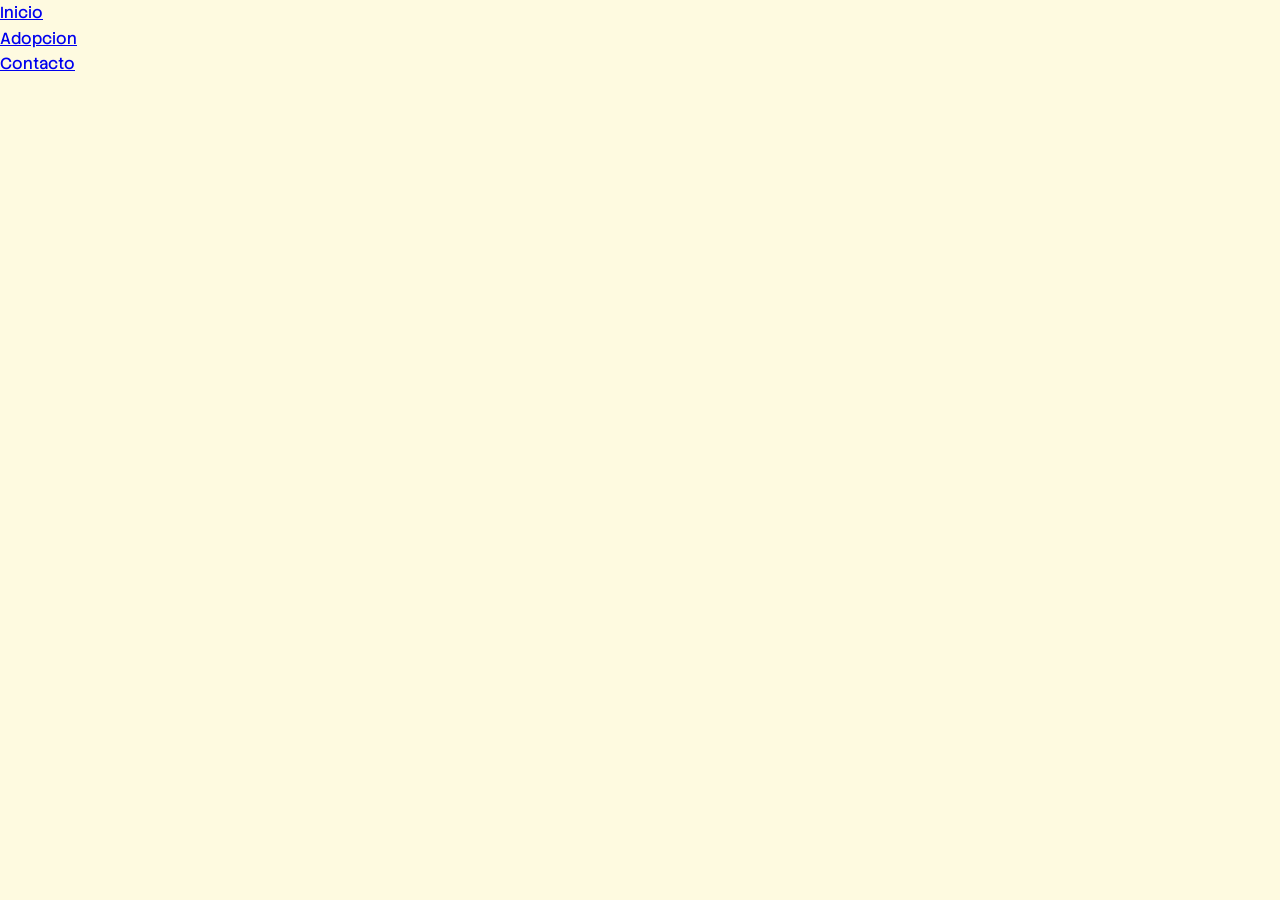
==== index.html @ 5744225d "add initial HTML structure for the Save Them project" ====
<!DOCTYPE html>
<html lang="en">

<head>
  <meta charset="UTF-8">
  <meta name="viewport" content="width=device-width, initial-scale=1.0">
  <title>Save Them | Inicio</title>
  <link rel="stylesheet" href="./css/styles.css">
</head>

<body>
  <header>
    <div class="logo-container"></div>
    <nav id="main-nav">
      <ul>
        <li><a href="index.html" class="active">Inicio</a></li>
        <li><a href="pages/adopcion.html">Adopcion</a></li>
        <li><a href="pages/contacto.html">Contacto</a></li>
      </ul>
    </nav>
  </header>

  <div class="hero"></div>

  <section class="destacados">
    <article class="marcota-card"></article>
    <article class="marcota-card"></article>
  </section>

  <aside></aside>

  <footer></footer>
</body>

</html>
---- css/styles.css ----
@font-face {
  font-family: "Stack Sans Headline";
  src: url("../assets/fonts/StackSansHeadline-VariableFont_wght.ttf")
    format("truetype");
  font-weight: bolds;
  font-style: normal;
}

@font-face {
  font-family: "Stack Sans Text";
  src: url("../assets/fonts/StackSansText-VariableFont_wght.ttf")
    format("truetype");
  font-weight: normal;
  font-style: normal;
}

:root {
  --color-primary: #ccd5ae; /* Verde Salvia (Headers/Nav) */
  --color-secondary: #e9edc9; /* Beige verdoso (Aside/Secciones)*/
  --background-color: #fefae0; /* Crema (Fondo general)*/
  --card-background: #faedcd; /* Fondo de articles*/
  --accent: #d4a373; /*Botones/Links*/
  --text-color: #5c4a33; /* Marrón oscuro (Texto) */

  --font-title: "Stack Sans Headline", sans-serif;
  --font-body: "Stack Sans Text", sans-serif;
}

* {
  margin: 0;
  padding: 0;
  box-sizing: border-box;
}

body {
  background-color: var(--background-color);
  font-family: var(--font-body);
  color: var(--text-color);
  line-height: 1.6;
}

h1,
h2,
h3,
h4 {
  font-family: var(--font-title);
  color: var(--text-color);
}
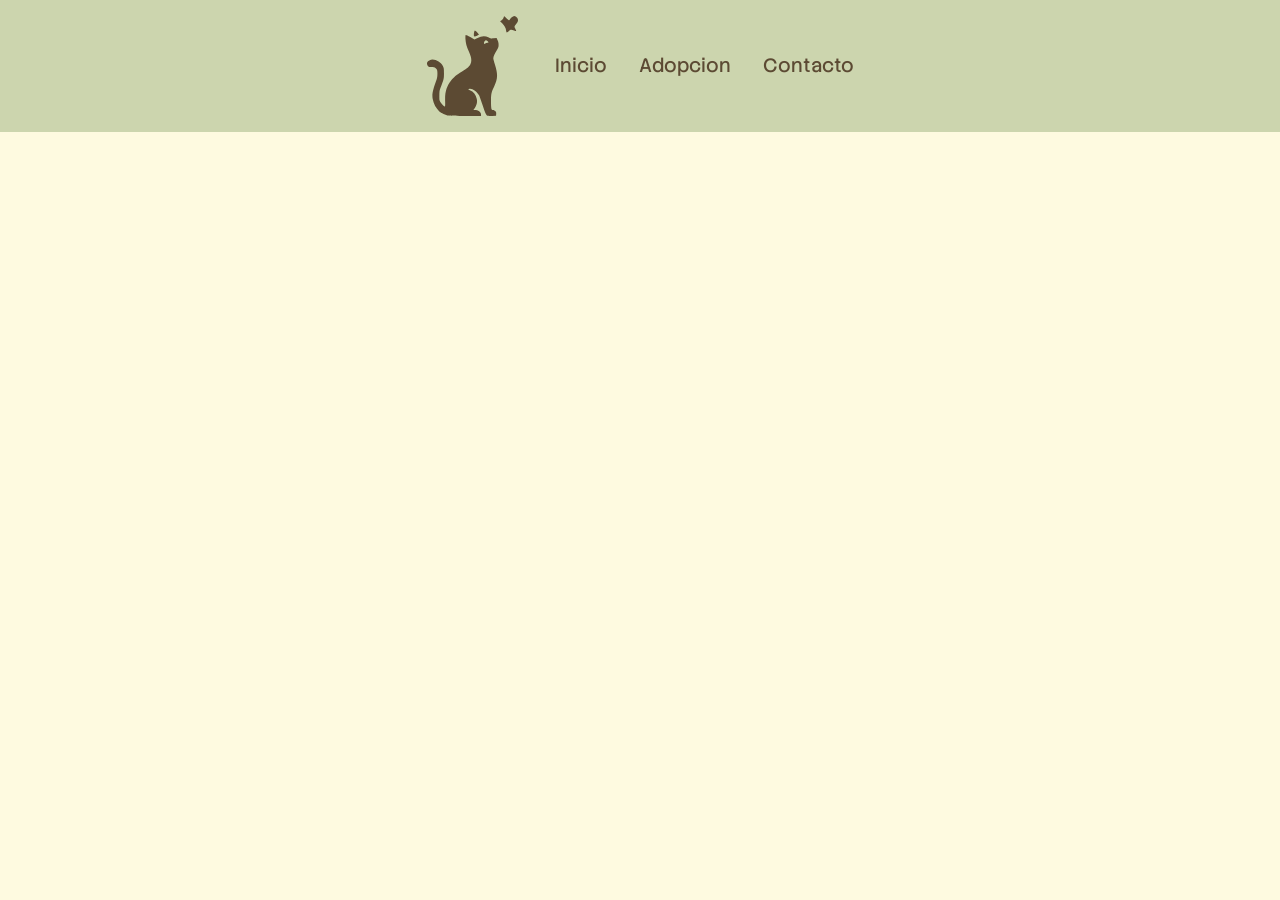
==== commit 8452be70: "creacion del header con la navbar, falta de terminar estilos" ====
--- a/index.html
+++ b/index.html
@@ -10,7 +10,9 @@
 
 <body>
   <header>
-    <div class="logo-container"></div>
+    <div class="logo-container">
+      <img src="assets/logo.svg" alt="Logo de Save Them" class="logo">
+    </div>
     <nav id="main-nav">
       <ul>
         <li><a href="index.html" class="active">Inicio</a></li>
--- a/css/styles.css
+++ b/css/styles.css
@@ -2,7 +2,7 @@
   font-family: "Stack Sans Headline";
   src: url("../assets/fonts/StackSansHeadline-VariableFont_wght.ttf")
     format("truetype");
-  font-weight: bolds;
+  font-weight: bold;
   font-style: normal;
 }
 
@@ -46,3 +46,48 @@
   font-family: var(--font-title);
   color: var(--text-color);
 }
+
+.logo-container {
+  display: block;
+  width: 100%;
+  height: auto;
+  max-width: 80px;
+}
+
+.logo {
+  height: 100px;
+  width: auto;
+  display: block;
+}
+
+header {
+  display: flex;
+  flex-direction: row;
+  justify-content: center;
+  align-items: center;
+  gap: 3rem;
+  padding: 1rem;
+  background-color: var(--color-primary);
+  width: 100%;
+}
+
+#main-nav ul {
+  display: flex;
+  flex-direction: row;
+  list-style: none;
+  gap: 2rem;
+  margin: 0;
+  padding: 0;
+}
+
+#main-nav a {
+  text-decoration: none;
+  color: var(--text-color);
+  font-weight: 500;
+  font-size: larger;
+  transition: color 0.3s ease;
+}
+
+#main-nav a:hover {
+  color: var(--accent);
+}
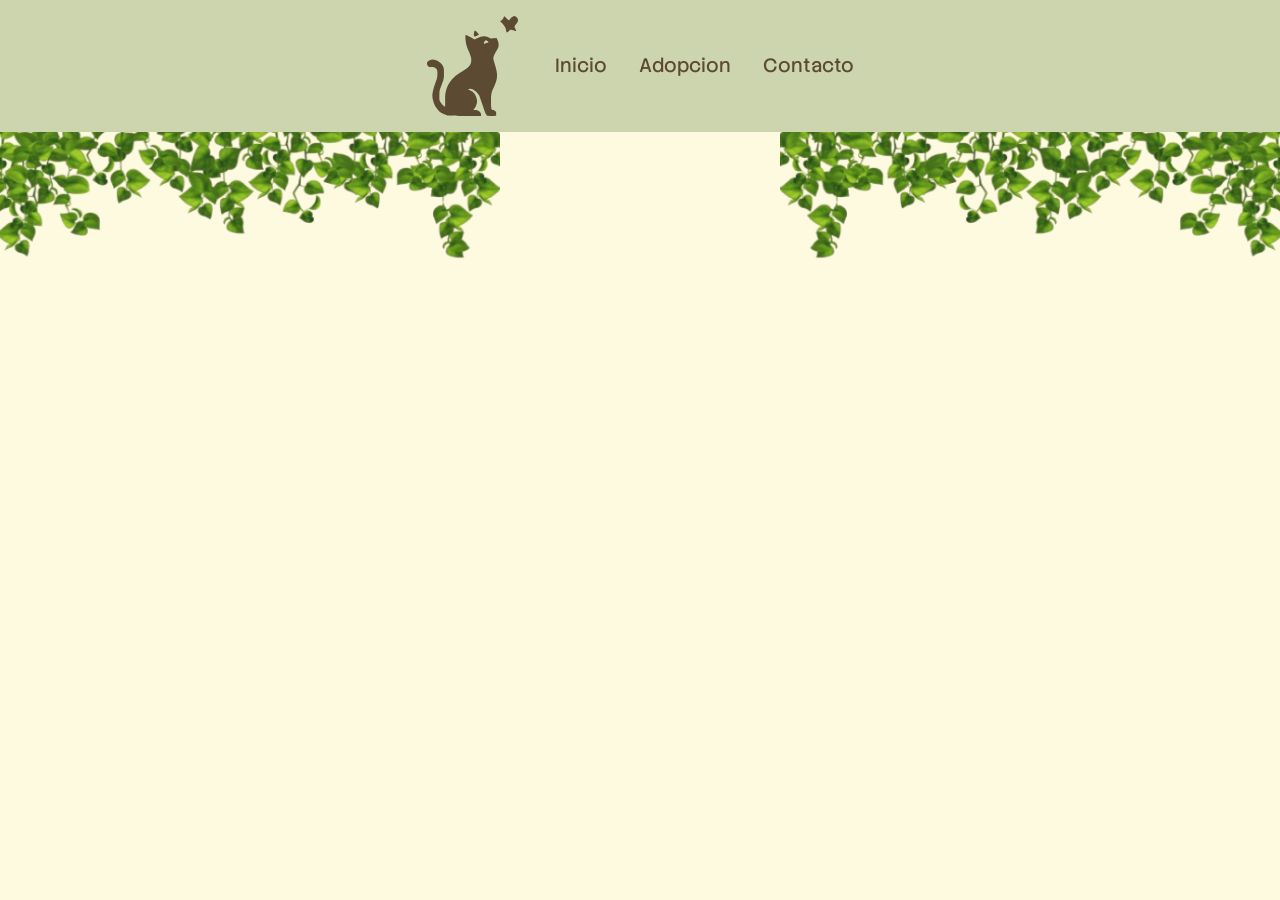
==== commit f3d6fa53: "enredaderas en el header para dar decoracion es imposible mejorar la calidad de la imagen, ya he int" ====
--- a/index.html
+++ b/index.html
@@ -9,7 +9,10 @@
 </head>
 
 <body>
+  <img src="assets/enredaderas.png" class="enredaderas">
+  <img src="assets/enredaderas.png" class="enredaderas">
   <header>
+
     <div class="logo-container">
       <img src="assets/logo.svg" alt="Logo de Save Them" class="logo">
     </div>
@@ -20,6 +23,7 @@
         <li><a href="pages/contacto.html">Contacto</a></li>
       </ul>
     </nav>
+
   </header>
 
   <div class="hero"></div>
--- a/css/styles.css
+++ b/css/styles.css
@@ -69,6 +69,8 @@
   padding: 1rem;
   background-color: var(--color-primary);
   width: 100%;
+  position: relative;
+  z-index: 10;
 }
 
 #main-nav ul {
@@ -91,3 +93,38 @@
 #main-nav a:hover {
   color: var(--accent);
 }
+
+.enredaderas {
+  position: absolute;
+  width: 600px;
+  height: auto;
+  top: 100px;
+  pointer-events: none;
+  z-index: 1;
+  opacity: 0.9;
+}
+
+.enredaderas:first-of-type {
+  left: -100px;
+  margin-top: -10px;
+  animation: balanceo 5s ease-in-out infinite;
+}
+
+.enredaderas:last-of-type {
+  right: -100px;
+  margin-top: -10px;
+  transform: scaleX(-1);
+  animation: balanceo 5s ease-in-out infinite;
+}
+
+@keyframes balanceo {
+  0% {
+    transform: rotate(0deg) scaleX(-1);
+  }
+  50% {
+    transform: rotate(2deg) scaleX(-1);
+  }
+  100% {
+    transform: rotate(0deg) scaleX(-1);
+  }
+}
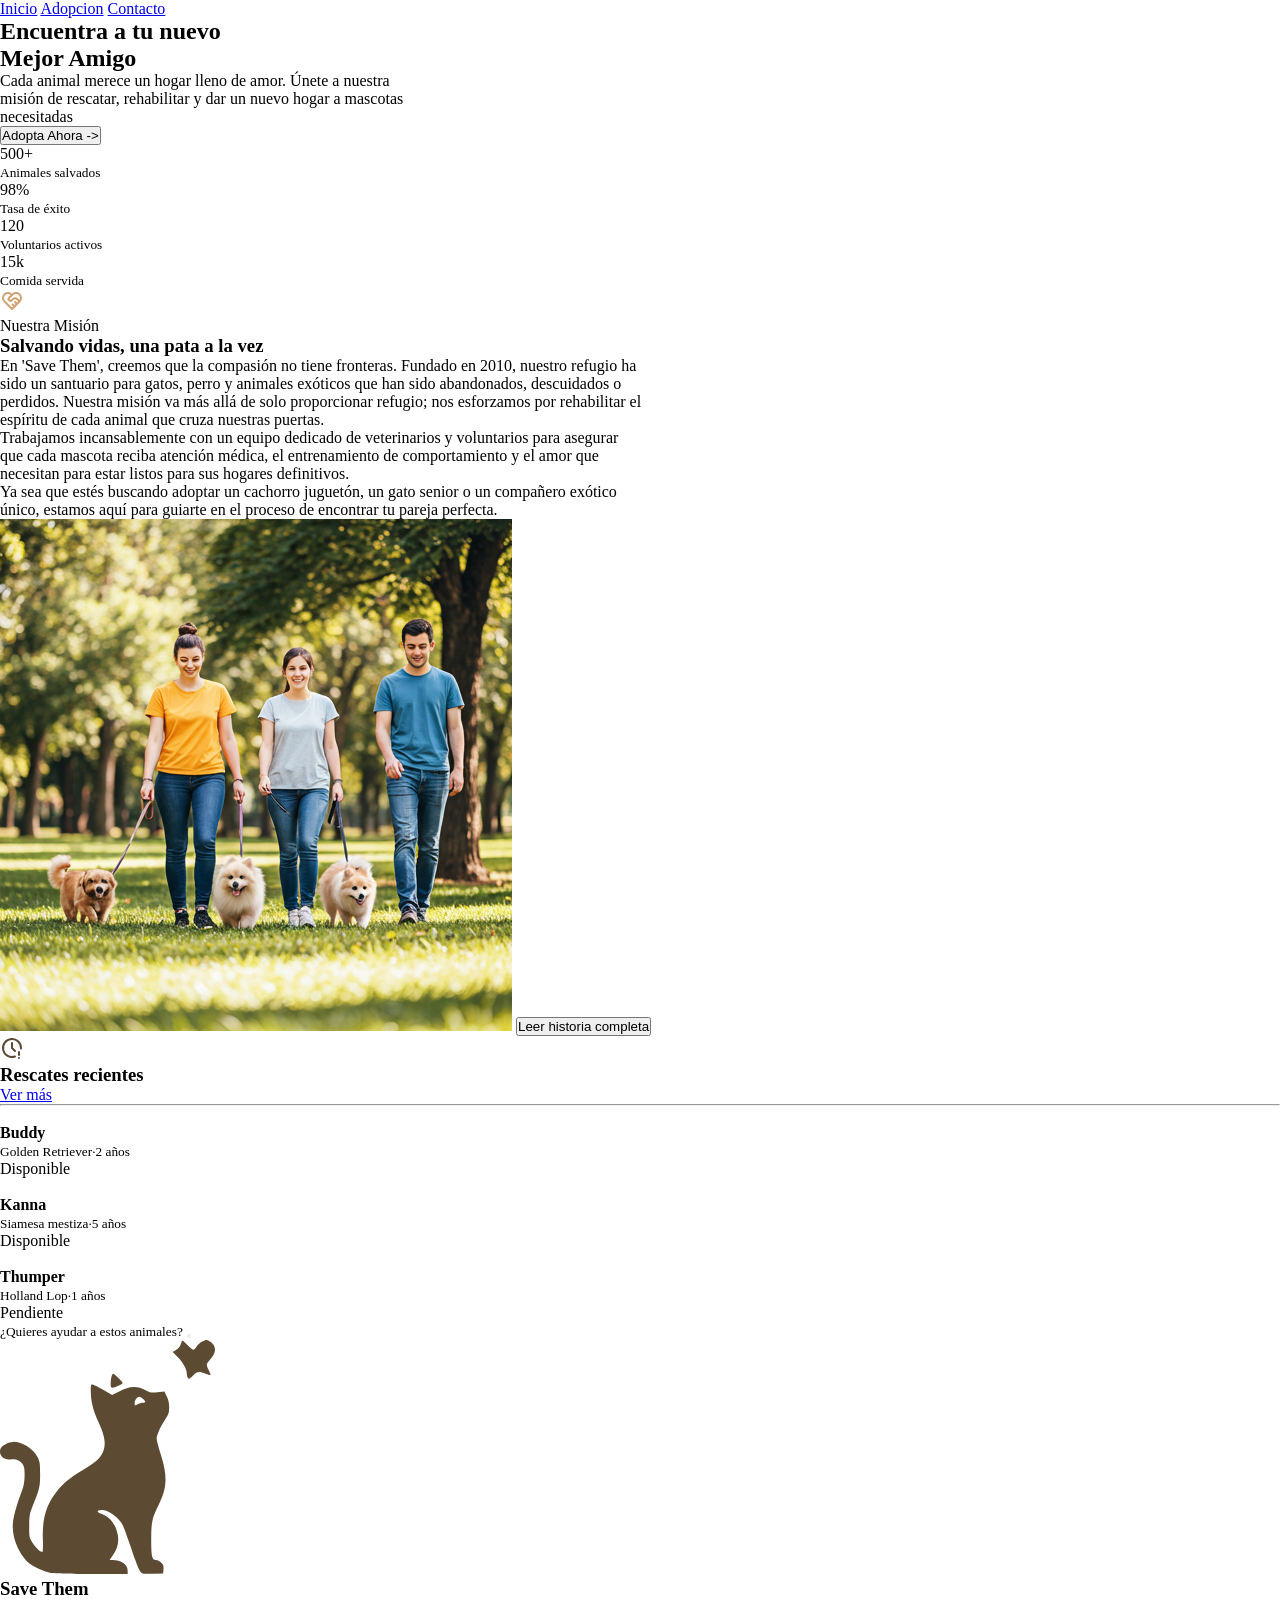
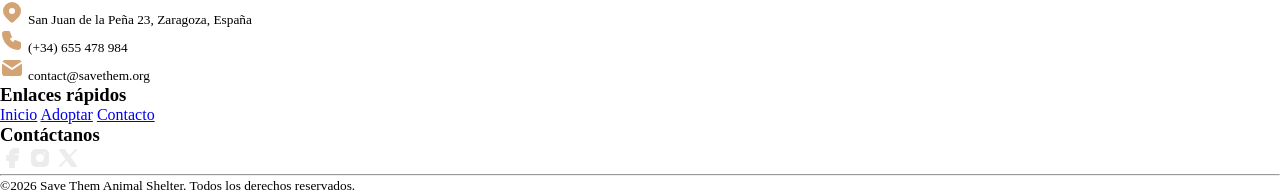
==== commit fe4ba5fd: "esqueleto de la pagina de inicio, sin estilos" ====
--- a/index.html
+++ b/index.html
@@ -4,38 +4,167 @@
 <head>
   <meta charset="UTF-8">
   <meta name="viewport" content="width=device-width, initial-scale=1.0">
+  <link rel="shortcut icon" href="favicon.ico" type="image/x-icon">
   <title>Save Them | Inicio</title>
   <link rel="stylesheet" href="./css/styles.css">
 </head>
 
 <body>
-  <img src="assets/enredaderas.png" class="enredaderas">
-  <img src="assets/enredaderas.png" class="enredaderas">
   <header>
-
-    <div class="logo-container">
-      <img src="assets/logo.svg" alt="Logo de Save Them" class="logo">
+    <div class="brand"></div>
+    <div class="nav">
+      <a href="index.html">Inicio</a>
+      <a href="pages/adopcion.html">Adopcion</a>
+      <a href="pages/contacto.html">Contacto</a>
     </div>
-    <nav id="main-nav">
-      <ul>
-        <li><a href="index.html" class="active">Inicio</a></li>
-        <li><a href="pages/adopcion.html">Adopcion</a></li>
-        <li><a href="pages/contacto.html">Contacto</a></li>
-      </ul>
-    </nav>
-
   </header>
 
-  <div class="hero"></div>
+  <main>
+    <section id="hero">
+      <div class="title">
+        <h1>Encuentra a tu nuevo</h1>
+        <h1 id="hero-title-yellow">Mejor Amigo</h1>
+      </div>
+      <p>Cada animal merece un hogar lleno de amor. Únete a nuestra <br>
+        misión de rescatar, rehabilitar y dar un nuevo hogar a mascotas <br>
+        necesitadas</p>
+      <button>Adopta Ahora -></button>
+    </section>
 
-  <section class="destacados">
-    <article class="marcota-card"></article>
-    <article class="marcota-card"></article>
-  </section>
+    <section id="rates">
+      <div class="rate">
+        <p id="data">500+</p>
+        <small>Animales salvados</small>
+      </div>
+      <div class="rate">
+        <p id="data">98%</p>
+        <small>Tasa de éxito</small>
+      </div>
+      <div class="rate">
+        <p id="data">120</p>
+        <small>Voluntarios activos</small>
+      </div>
+      <div class="rate">
+        <p id="data">15k</p>
+        <small>Comida servida</small>
+      </div>
+    </section>
 
-  <aside></aside>
+    <section id="info">
+      <article>
+        <div id="article-head">
+          <img src="assets/iconos/heart-handshake.svg" alt="Manos enlazadas">
+          <p id="article-head-text">Nuestra Misión</p>
+        </div>
+        <h3>Salvando vidas, una pata a la vez</h3>
+        <section id="article-text">
+          <p>En 'Save Them', creemos que la compasión no tiene fronteras. Fundado en 2010, nuestro refugio ha <br>
+            sido un santuario para gatos, perro y animales exóticos que han sido abandonados, descuidados o <br>
+            perdidos. Nuestra misión va más allá de solo proporcionar refugio; nos esforzamos por rehabilitar el <br>
+            espíritu de cada animal que cruza nuestras puertas.</p>
+          <p>Trabajamos incansablemente con un equipo dedicado de veterinarios y voluntarios para asegurar <br>
+            que cada mascota reciba atención médica, el entrenamiento de comportamiento y el amor que <br>
+            necesitan para estar listos para sus hogares definitivos.</p>
+          <p>Ya sea que estés buscando adoptar un cachorro juguetón, un gato senior o un compañero exótico <br>
+            único, estamos aquí para guiarte en el proceso de encontrar tu pareja perfecta.</p>
+        </section>
+        <img src="assets/imagenes/paseando-perros.png" alt="Tres personas paseando a sus perros">
+        <button>Leer historia completa</button>
+      </article>
 
-  <footer></footer>
+      <aside>
+        <div id="aside-header">
+          <div>
+            <img src="assets/iconos/clock-exclamation.svg" alt="Reloj con una exclamación">
+            <h3>Rescates recientes</h3>
+          </div>
+          <a href="#">Ver más</a>
+        </div>
+        <hr>
+        <div id="animales-aside">
+          <div class="animales-aside-card">
+            <img src="" alt="">
+            <div class="animales-card-info">
+              <h4 class="animal-card-name">Buddy</h4>
+              <small class="animal-card-raza">Golden Retriever·2 años</small>
+              <div class="status" id="disponible">Disponible</div>
+            </div>
+          </div>
+
+          <div class="animales-aside-card">
+            <img src="" alt="">
+            <div class="animales-card-info">
+              <h4 class="animal-card-name">Kanna</h4>
+              <small class="animal-card-raza">Siamesa mestiza·5 años</small>
+              <div class="status" id="disponible">Disponible</div>
+            </div>
+          </div>
+          <div class="animales-aside-card">
+            <img src="" alt="">
+            <div class="animales-card-info">
+              <h4 class="animal-card-name">Thumper</h4>
+              <small class="animal-card-raza">Holland Lop·1 años</small>
+              <div class="status" id="pendiente">Pendiente</div>
+            </div>
+          </div>
+        </div>
+        <div id="donate">
+          <small>¿Quieres ayudar a estos animales?</small>
+          <button></button>
+        </div>
+      </aside>
+    </section>
+
+  </main>
+
+  <footer>
+    <div class="footer-sections">
+      <div class="footer-section">
+        <div class="footer-section-title">
+          <img src="assets/iconos/logo.svg" alt="Logo de la empresa">
+          <h3>Save Them</h3>
+        </div>
+        <div class="footer-section-details">
+          <div class="footer-section-detail">
+            <img src="assets/iconos/map-pin.svg" alt="Pin para mapas">
+            <small class="footer-detail-text">San Juan de la Peña 23, Zaragoza, España</small>
+          </div>
+          <div class="footer-section-detail">
+            <img src="assets/iconos/phone.svg" alt="Telefono">
+            <small class="footer-detail-text">(+34) 655 478 984</small>
+          </div>
+          <div class="footer-section-detail">
+            <img src="assets/iconos/mail.svg" alt="Icono de una carta">
+            <small>contact@savethem.org</small>
+          </div>
+        </div>
+      </div>
+
+      <div class="footer-section">
+        <div class="footer-section-title">
+          <h3>Enlaces rápidos</h3>
+        </div>
+        <div class="footer-section-details">
+          <a href="index.html">Inicio</a>
+          <a href="pages/adopcion.html">Adoptar</a>
+          <a href="pages/contacto.html">Contacto</a>
+        </div>
+      </div>
+
+      <div class="footer-section">
+        <div class="footer-section-title">
+          <h3>Contáctanos</h3>
+        </div>
+        <div id="redes">
+          <a href=""><img src="assets/iconos/brand-facebook.svg" alt="Icono de Facebook"></a>
+          <a href=""><img src="assets/iconos/brand-instagram.svg" alt="Icono de Instagram"></a>
+          <a href=""><img src="assets/iconos/brand-x.svg" alt="Icono de X"></a>
+        </div>
+      </div>
+    </div>
+    <hr>
+    <small id="copy">&copy;2026 Save Them Animal Shelter. Todos los derechos reservados.</small>
+  </footer>
 </body>
 
 </html>
--- a/css/styles.css
+++ b/css/styles.css
@@ -32,99 +32,4 @@
   box-sizing: border-box;
 }
 
-body {
-  background-color: var(--background-color);
-  font-family: var(--font-body);
-  color: var(--text-color);
-  line-height: 1.6;
-}
 
-h1,
-h2,
-h3,
-h4 {
-  font-family: var(--font-title);
-  color: var(--text-color);
-}
-
-.logo-container {
-  display: block;
-  width: 100%;
-  height: auto;
-  max-width: 80px;
-}
-
-.logo {
-  height: 100px;
-  width: auto;
-  display: block;
-}
-
-header {
-  display: flex;
-  flex-direction: row;
-  justify-content: center;
-  align-items: center;
-  gap: 3rem;
-  padding: 1rem;
-  background-color: var(--color-primary);
-  width: 100%;
-  position: relative;
-  z-index: 10;
-}
-
-#main-nav ul {
-  display: flex;
-  flex-direction: row;
-  list-style: none;
-  gap: 2rem;
-  margin: 0;
-  padding: 0;
-}
-
-#main-nav a {
-  text-decoration: none;
-  color: var(--text-color);
-  font-weight: 500;
-  font-size: larger;
-  transition: color 0.3s ease;
-}
-
-#main-nav a:hover {
-  color: var(--accent);
-}
-
-.enredaderas {
-  position: absolute;
-  width: 600px;
-  height: auto;
-  top: 100px;
-  pointer-events: none;
-  z-index: 1;
-  opacity: 0.9;
-}
-
-.enredaderas:first-of-type {
-  left: -100px;
-  margin-top: -10px;
-  animation: balanceo 5s ease-in-out infinite;
-}
-
-.enredaderas:last-of-type {
-  right: -100px;
-  margin-top: -10px;
-  transform: scaleX(-1);
-  animation: balanceo 5s ease-in-out infinite;
-}
-
-@keyframes balanceo {
-  0% {
-    transform: rotate(0deg) scaleX(-1);
-  }
-  50% {
-    transform: rotate(2deg) scaleX(-1);
-  }
-  100% {
-    transform: rotate(0deg) scaleX(-1);
-  }
-}
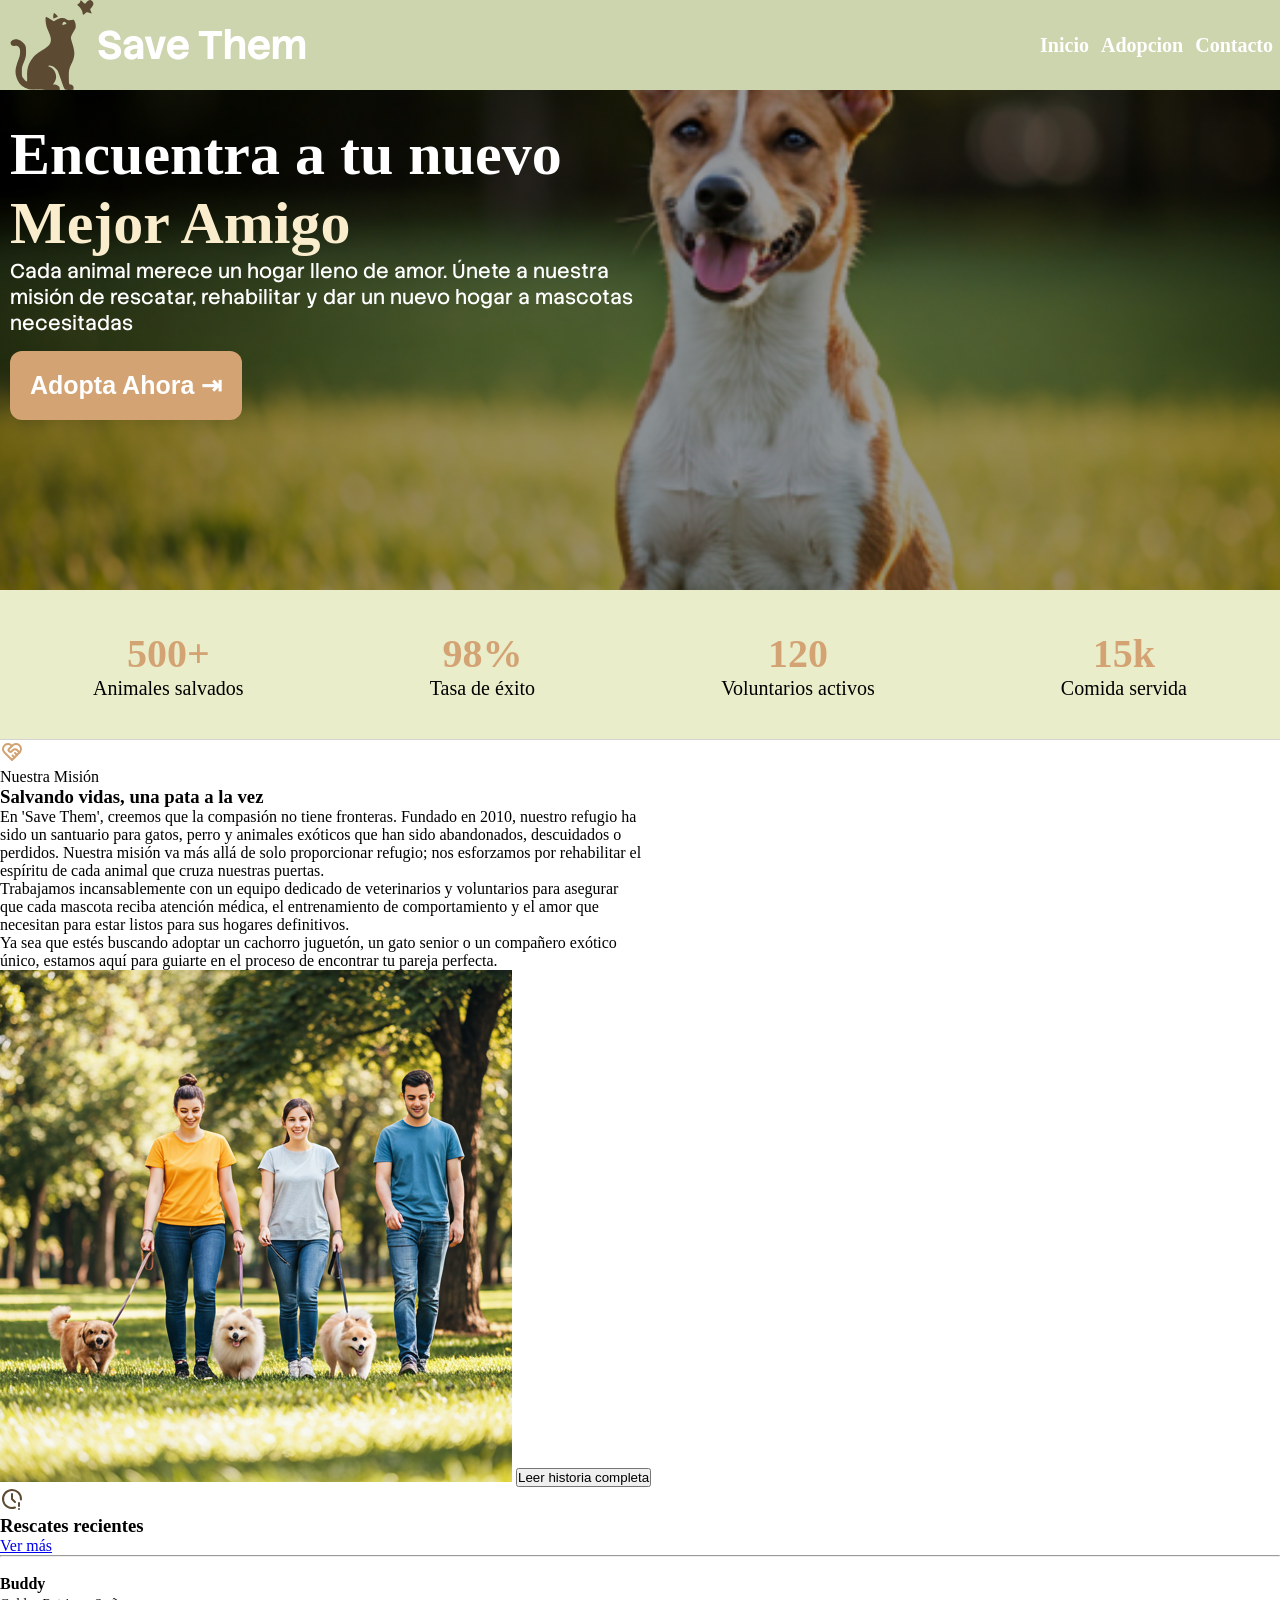
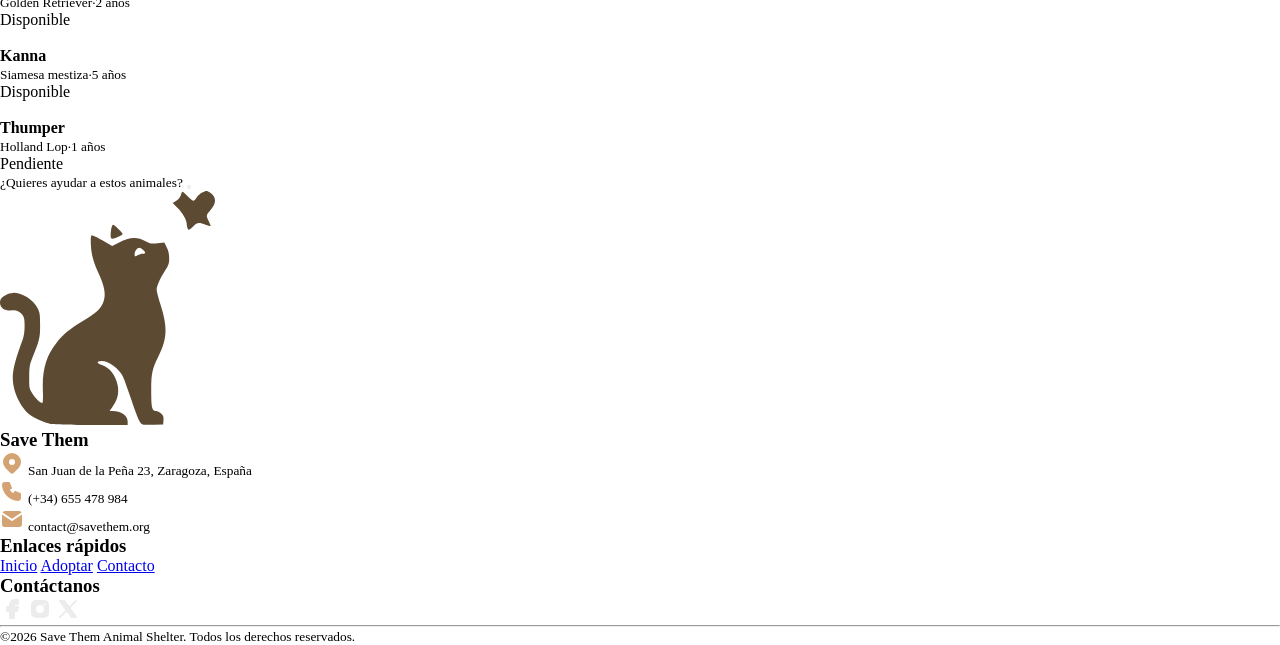
==== commit a74b6764: "estilizacion del header y del hero de index.html" ====
--- a/index.html
+++ b/index.html
@@ -11,7 +11,10 @@
 
 <body>
   <header>
-    <div class="brand"></div>
+    <div class="brand">
+      <img src="assets/iconos/logo.svg" alt="Logo de la marca" id="logo">
+      <p>Save Them</p>
+    </div>
     <div class="nav">
       <a href="index.html">Inicio</a>
       <a href="pages/adopcion.html">Adopcion</a>
@@ -28,24 +31,24 @@
       <p>Cada animal merece un hogar lleno de amor. Únete a nuestra <br>
         misión de rescatar, rehabilitar y dar un nuevo hogar a mascotas <br>
         necesitadas</p>
-      <button>Adopta Ahora -></button>
+      <button>Adopta Ahora &RightArrowBar;</button>
     </section>
 
     <section id="rates">
       <div class="rate">
-        <p id="data">500+</p>
+        <p class="data">500+</p>
         <small>Animales salvados</small>
       </div>
       <div class="rate">
-        <p id="data">98%</p>
+        <p class="data">98%</p>
         <small>Tasa de éxito</small>
       </div>
       <div class="rate">
-        <p id="data">120</p>
+        <p class="data">120</p>
         <small>Voluntarios activos</small>
       </div>
       <div class="rate">
-        <p id="data">15k</p>
+        <p class="data">15k</p>
         <small>Comida servida</small>
       </div>
     </section>
@@ -53,7 +56,7 @@
     <section id="info">
       <article>
         <div id="article-head">
-          <img src="assets/iconos/heart-handshake.svg" alt="Manos enlazadas">
+          <img src="assets/iconos/inicio/heart-handshake.svg" alt="Manos enlazadas">
           <p id="article-head-text">Nuestra Misión</p>
         </div>
         <h3>Salvando vidas, una pata a la vez</h3>
@@ -75,7 +78,7 @@
       <aside>
         <div id="aside-header">
           <div>
-            <img src="assets/iconos/clock-exclamation.svg" alt="Reloj con una exclamación">
+            <img src="assets/iconos/inicio/clock-exclamation.svg" alt="Reloj con una exclamación">
             <h3>Rescates recientes</h3>
           </div>
           <a href="#">Ver más</a>
--- a/css/styles.css
+++ b/css/styles.css
@@ -32,4 +32,113 @@
   box-sizing: border-box;
 }
 
+header {
+  display: flex;
+  justify-content: space-between;
+  align-items: center;
+  background-color: var(--color-primary);
+  width: 100%;
+}
 
+.brand {
+  display: flex;
+  justify-content: start;
+  align-items: center;
+  margin-left: 7px;
+
+  p {
+    font-weight: 700;
+    color: white;
+    font-family: var(--font-title);
+    font-size: 40px;
+  }
+}
+
+#logo {
+  width: 90px;
+  height: 90px;
+}
+
+.nav {
+  display: flex;
+  justify-content: start;
+  gap: 12px;
+  margin-right: 7px;
+
+  a {
+    color: white;
+    text-decoration: none;
+    font-weight: 650;
+    font-size: 20px;
+  }
+}
+
+#hero {
+  background-image:
+    linear-gradient(rgba(0, 0, 0, 0.4), rgba(0, 0, 0, 0.4)),
+    url("../assets/imagenes/hero.png");
+  background-size: cover;
+  background-position: center;
+  background-repeat: no-repeat;
+  min-height: 500px;
+  padding-left: 10px;
+
+  p {
+    color: white;
+    font-size: 20px;
+    font-weight: 500;
+    font-family: var(--font-body);
+  }
+
+  button {
+    margin-top: 15px;
+    background-color: var(--accent);
+    color: white;
+    padding: 20px;
+    border: none;
+    border-radius: 12px;
+    font-size: 25px;
+    font-weight: 800;
+  }
+}
+
+.title {
+  display: flex;
+  flex-direction: column;
+  color: white;
+  font-size: 40px;
+  font-weight: 800px;
+  padding-top: 30px;
+}
+
+.title h1:first-of-type {
+  text-wrap: wrap;
+}
+#hero-title-yellow {
+  color: var(--card-background);
+}
+
+#rates {
+  display: flex;
+  justify-content: space-around;
+  align-items: center;
+  background-color: var(--color-secondary);
+  min-height: 150px;
+  border-bottom: 1px solid lightgray;
+}
+
+.rate {
+  display: flex;
+  flex-direction: column;
+  align-items: center;
+
+  p {
+    font-size: 40px;
+    color: var(--accent);
+    font-weight: 600;
+  }
+
+  small {
+    font-size: 20px;
+  }
+}
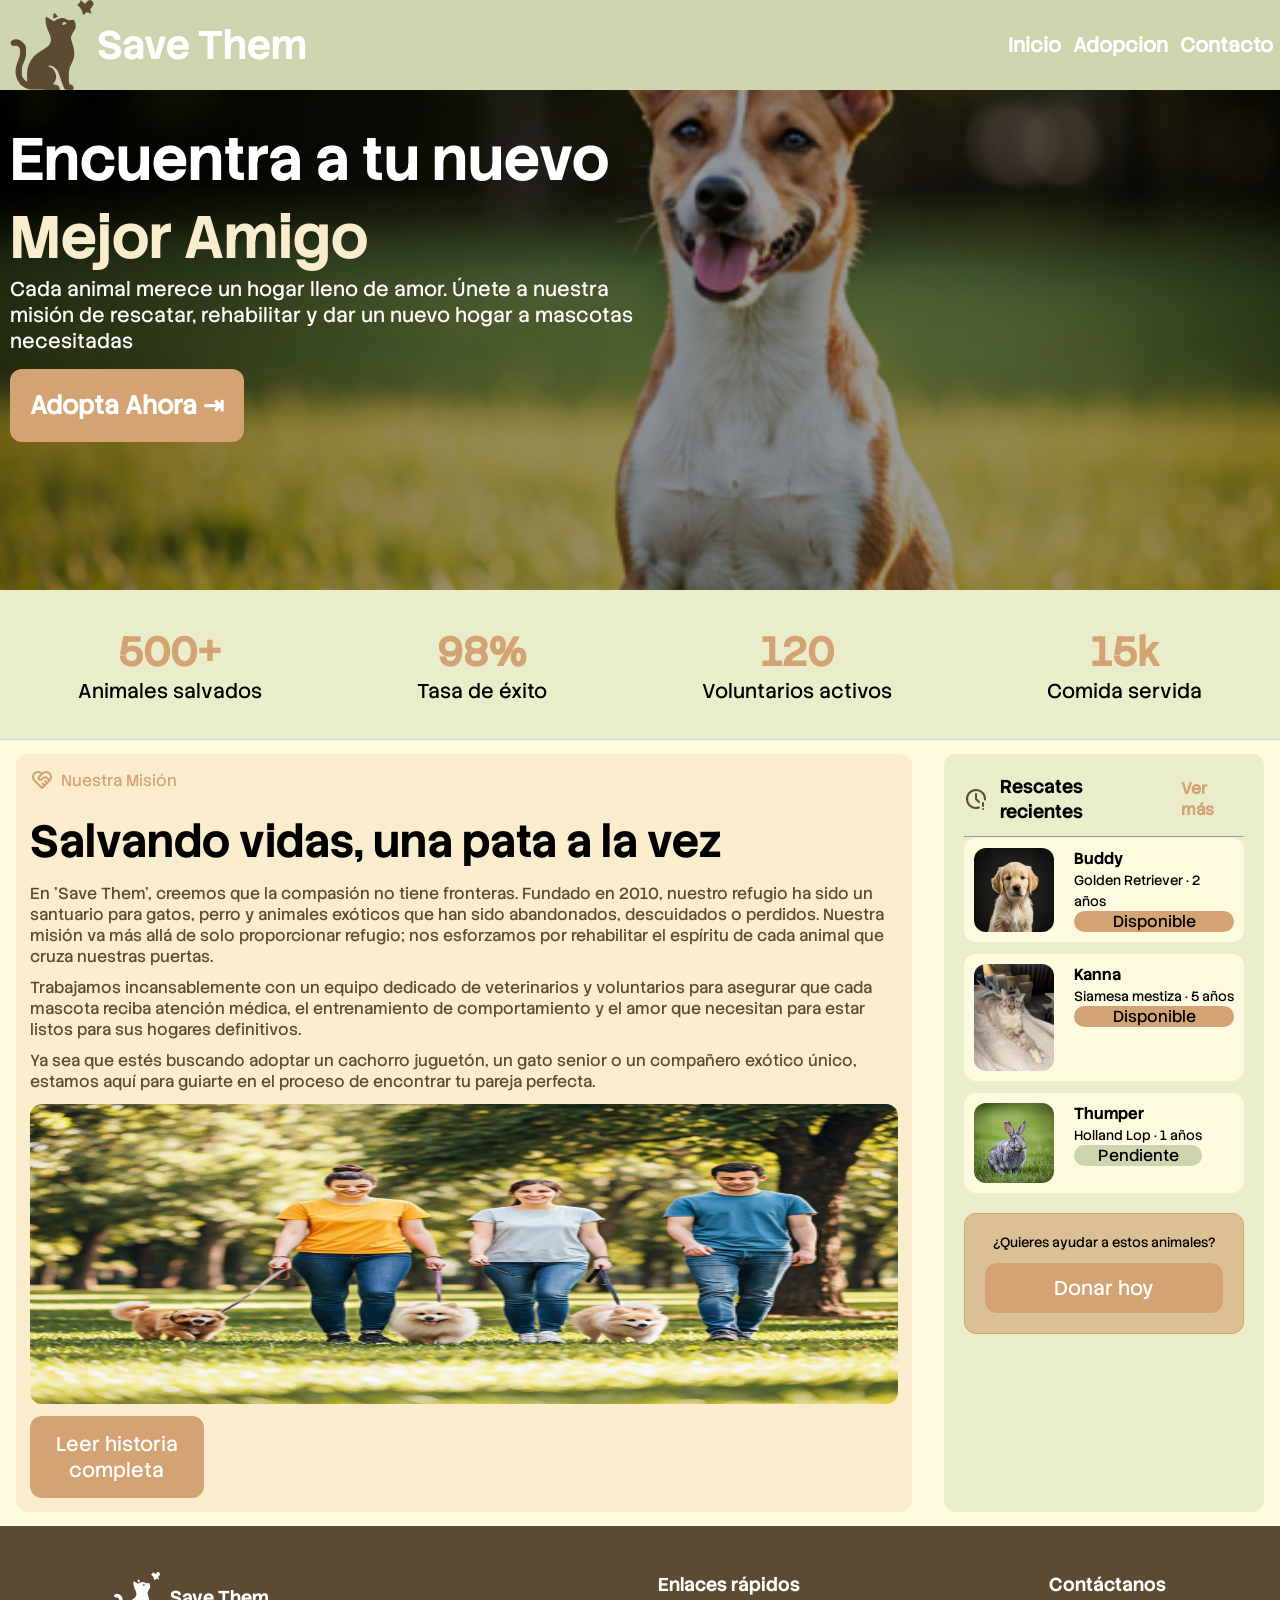
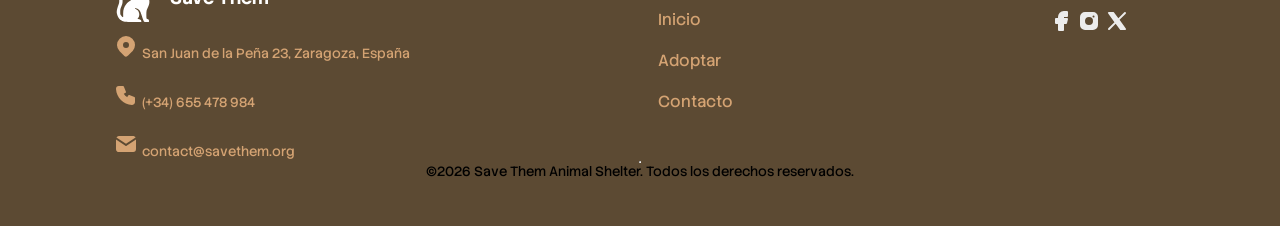
==== commit 6df4423b: "estilos del inicio terminados" ====
--- a/index.html
+++ b/index.html
@@ -59,19 +59,19 @@
           <img src="assets/iconos/inicio/heart-handshake.svg" alt="Manos enlazadas">
           <p id="article-head-text">Nuestra Misión</p>
         </div>
-        <h3>Salvando vidas, una pata a la vez</h3>
+        <h3 id="article-title">Salvando vidas, una pata a la vez</h3>
         <section id="article-text">
-          <p>En 'Save Them', creemos que la compasión no tiene fronteras. Fundado en 2010, nuestro refugio ha <br>
-            sido un santuario para gatos, perro y animales exóticos que han sido abandonados, descuidados o <br>
-            perdidos. Nuestra misión va más allá de solo proporcionar refugio; nos esforzamos por rehabilitar el <br>
+          <p>En 'Save Them', creemos que la compasión no tiene fronteras. Fundado en 2010, nuestro refugio ha 
+            sido un santuario para gatos, perro y animales exóticos que han sido abandonados, descuidados o
+            perdidos. Nuestra misión va más allá de solo proporcionar refugio; nos esforzamos por rehabilitar el 
             espíritu de cada animal que cruza nuestras puertas.</p>
-          <p>Trabajamos incansablemente con un equipo dedicado de veterinarios y voluntarios para asegurar <br>
-            que cada mascota reciba atención médica, el entrenamiento de comportamiento y el amor que <br>
+          <p>Trabajamos incansablemente con un equipo dedicado de veterinarios y voluntarios para asegurar 
+            que cada mascota reciba atención médica, el entrenamiento de comportamiento y el amor que 
             necesitan para estar listos para sus hogares definitivos.</p>
-          <p>Ya sea que estés buscando adoptar un cachorro juguetón, un gato senior o un compañero exótico <br>
+          <p>Ya sea que estés buscando adoptar un cachorro juguetón, un gato senior o un compañero exótico 
             único, estamos aquí para guiarte en el proceso de encontrar tu pareja perfecta.</p>
         </section>
-        <img src="assets/imagenes/paseando-perros.png" alt="Tres personas paseando a sus perros">
+        <img src="assets/imagenes/paseando-perros.png" alt="Tres personas paseando a sus perros" id="img-perros-paseando">
         <button>Leer historia completa</button>
       </article>
 
@@ -86,34 +86,34 @@
         <hr>
         <div id="animales-aside">
           <div class="animales-aside-card">
-            <img src="" alt="">
+            <img src="assets/imagenes/buddy.png" alt="Cachorro de golden retriever">
             <div class="animales-card-info">
               <h4 class="animal-card-name">Buddy</h4>
-              <small class="animal-card-raza">Golden Retriever·2 años</small>
+              <small class="animal-card-raza">Golden Retriever · 2 años</small>
               <div class="status" id="disponible">Disponible</div>
             </div>
           </div>
 
           <div class="animales-aside-card">
-            <img src="" alt="">
+            <img src="assets/imagenes/kanna.jpg" alt="Gata siamesa">
             <div class="animales-card-info">
               <h4 class="animal-card-name">Kanna</h4>
-              <small class="animal-card-raza">Siamesa mestiza·5 años</small>
+              <small class="animal-card-raza">Siamesa mestiza · 5 años</small>
               <div class="status" id="disponible">Disponible</div>
             </div>
           </div>
           <div class="animales-aside-card">
-            <img src="" alt="">
+            <img src="assets/imagenes/thumper.png" alt="Conejo">
             <div class="animales-card-info">
               <h4 class="animal-card-name">Thumper</h4>
-              <small class="animal-card-raza">Holland Lop·1 años</small>
+              <small class="animal-card-raza">Holland Lop · 1 años</small>
               <div class="status" id="pendiente">Pendiente</div>
             </div>
           </div>
         </div>
         <div id="donate">
           <small>¿Quieres ayudar a estos animales?</small>
-          <button></button>
+          <button>Donar hoy</button>
         </div>
       </aside>
     </section>
@@ -124,7 +124,7 @@
     <div class="footer-sections">
       <div class="footer-section">
         <div class="footer-section-title">
-          <img src="assets/iconos/logo.svg" alt="Logo de la empresa">
+          <img src="assets/iconos/logo.svg" alt="Logo de la empresa" id="logo-footer">
           <h3>Save Them</h3>
         </div>
         <div class="footer-section-details">
--- a/css/styles.css
+++ b/css/styles.css
@@ -30,6 +30,29 @@
   margin: 0;
   padding: 0;
   box-sizing: border-box;
+}
+
+body {
+  font-family: var(--font-body);
+}
+
+h1,
+h2,
+h3,
+h4,
+h5,
+h6 {
+  font-family: var(--font-title);
+}
+
+p,
+small,
+label,
+input,
+textarea,
+button,
+a {
+  font-family: var(--font-body);
 }
 
 header {
@@ -142,3 +165,188 @@
     font-size: 20px;
   }
 }
+
+#info {
+  background-color: var(--background-color);
+  display: flex;
+  justify-content: space-around;
+
+  article {
+    padding: 14px;
+    margin: 14px;
+    background-color: var(--card-background);
+    border-radius: 12px;
+    width: 70%;
+    display: flex;
+    flex-direction: column;
+    gap: 12px;
+
+    button {
+      width: 20%;
+      border: none;
+      background-color: var(--accent);
+      padding: 15px;
+      color: white;
+      font-size: 20px;
+      border-radius: 12px;
+    }
+  }
+
+  aside {
+    padding: 20px;
+    margin: 14px;
+    background-color: var(--color-secondary);
+    border-radius: 12px;
+    width: 25%;
+
+    hr {
+      color: lightgray;
+    }
+  }
+}
+
+#article-head {
+  display: flex;
+  align-items: center;
+  gap: 7px;
+  margin-bottom: 8px;
+
+  p {
+    color: var(--accent);
+  }
+}
+
+#article-title {
+  font-size: 45px;
+}
+
+#article-text {
+  color: var(--text-color);
+  display: flex;
+  flex-direction: column;
+  gap: 10px;
+}
+
+#img-perros-paseando {
+  max-height: 300px;
+  border-radius: 12px;
+}
+
+#aside-header {
+  display: flex;
+  align-items: center;
+  justify-content: space-between;
+  gap: 12px;
+  margin-bottom: 12px;
+
+  div {
+    display: flex;
+    align-items: center;
+    gap: 12px;
+  }
+
+  a {
+    text-decoration: none;
+    color: var(--accent);
+    font-weight: 600;
+  }
+}
+
+#animales-aside {
+  display: flex;
+  flex-direction: column;
+  gap: 12px;
+}
+
+.animales-aside-card {
+  display: flex;
+  gap: 20px;
+
+  img {
+    width: 80px;
+    border-radius: 12px;
+  }
+
+  background-color: var(--background-color);
+  padding: 10px;
+  border-radius: 12px;
+}
+
+.status {
+  border-radius: 12px;
+  text-align: center;
+}
+
+#disponible {
+  background-color: var(--accent);
+}
+
+#pendiente {
+  background-color: var(--color-primary);
+}
+
+#donate {
+  margin-top: 20px;
+  text-align: center;
+  background-color: rgba(212, 163, 115, 0.6);
+  border: 1px solid var(--accent);
+  border-radius: 12px;
+
+  padding: 20px;
+  display: flex;
+  flex-direction: column;
+
+  button {
+    background-color: var(--accent);
+    border: none;
+    margin-top: 12px;
+    padding: 12px;
+    border-radius: 12px;
+    color: white;
+    font-size: 20px;
+    font-weight: 500;
+  }
+}
+
+footer {
+  display: flex;
+  justify-content: center;
+  align-items: center;
+  flex-direction: column;
+  width: 100%;
+  background-color: var(--text-color);
+  min-height: 300px;
+}
+
+.footer-sections {
+  display: flex;
+  justify-content: space-around;
+  width: 100%;
+  gap: 20px;
+}
+
+#logo-footer {
+  filter: brightness(0) invert(1);
+  height: 50px;
+}
+
+.footer-section-title {
+  display: flex;
+  color: white;
+  gap: 10px;
+  align-items: center;
+  margin-bottom: 12px;
+}
+
+.footer-section-details {
+  display: flex;
+  flex-direction: column;
+  gap: 20px;
+  justify-content: center;
+  color: var(--accent);
+
+  a {
+    text-decoration: none;
+    color: var(--accent);
+  }
+}
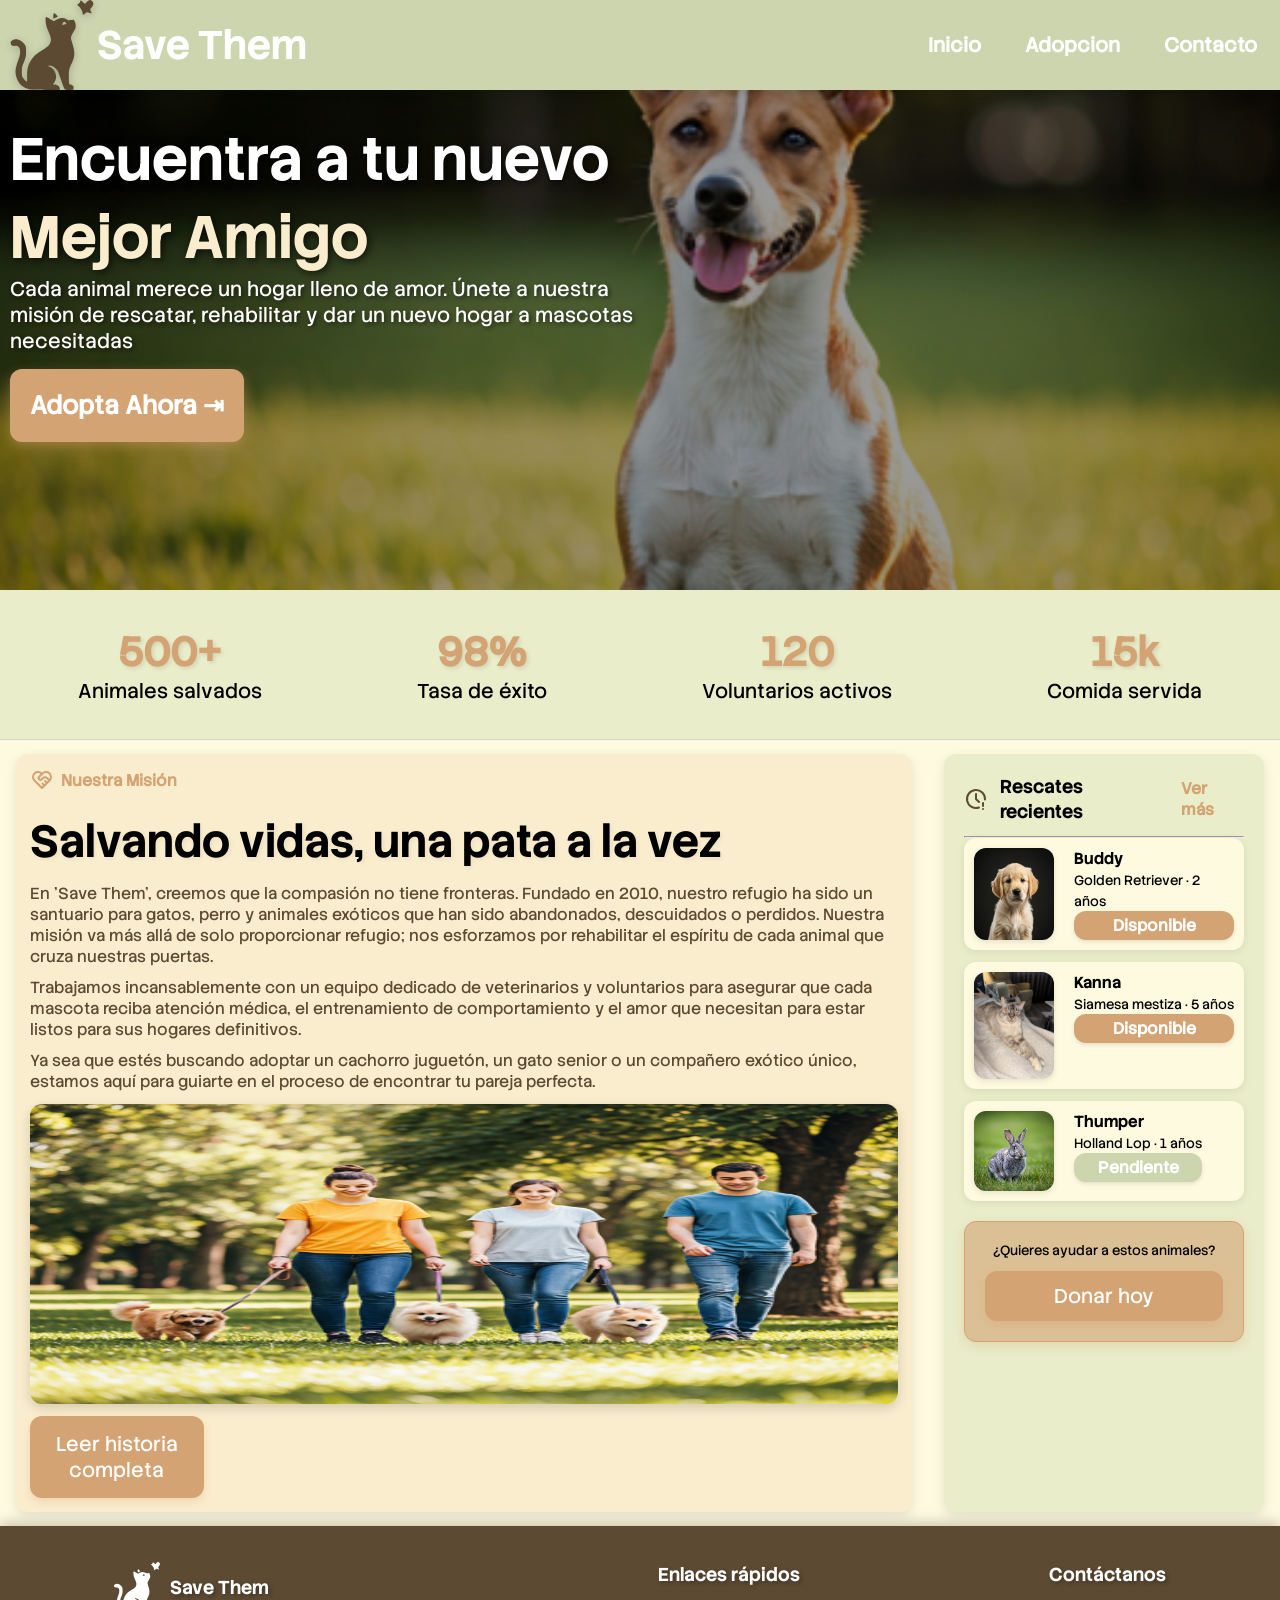
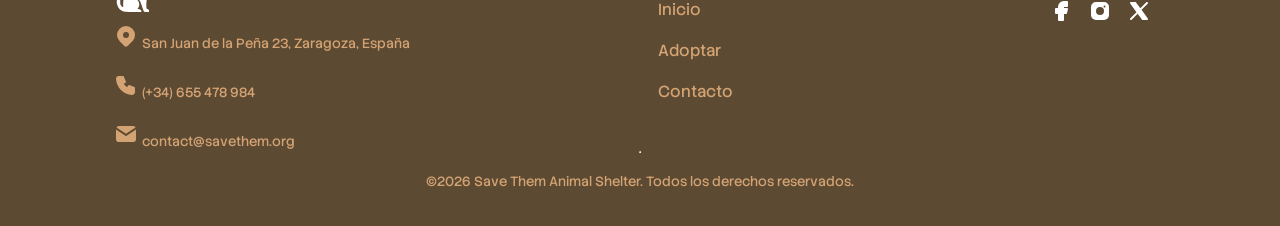
==== commit d84fe706: "add media querys" ====
--- a/index.html
+++ b/index.html
@@ -7,6 +7,7 @@
   <link rel="shortcut icon" href="favicon.ico" type="image/x-icon">
   <title>Save Them | Inicio</title>
   <link rel="stylesheet" href="./css/styles.css">
+  <script src="./js/menu.js" defer></script>
 </head>
 
 <body>
@@ -15,11 +16,16 @@
       <img src="assets/iconos/logo.svg" alt="Logo de la marca" id="logo">
       <p>Save Them</p>
     </div>
-    <div class="nav">
+    <button class="hamburger" id="hamburger" aria-label="Menú">
+      <span></span>
+      <span></span>
+      <span></span>
+    </button>
+    <nav class="nav" id="nav">
       <a href="index.html">Inicio</a>
       <a href="pages/adopcion.html">Adopcion</a>
       <a href="pages/contacto.html">Contacto</a>
-    </div>
+    </nav>
   </header>
 
   <main>
--- a/css/styles.css
+++ b/css/styles.css
@@ -55,12 +55,106 @@
   font-family: var(--font-body);
 }
 
+/* Animaciones keyframes */
+@keyframes fadeIn {
+  from {
+    opacity: 0;
+    transform: translateY(20px);
+  }
+  to {
+    opacity: 1;
+    transform: translateY(0);
+  }
+}
+
+@keyframes slideInLeft {
+  from {
+    opacity: 0;
+    transform: translateX(-50px);
+  }
+  to {
+    opacity: 1;
+    transform: translateX(0);
+  }
+}
+
+@keyframes slideInRight {
+  from {
+    opacity: 0;
+    transform: translateX(50px);
+  }
+  to {
+    opacity: 1;
+    transform: translateX(0);
+  }
+}
+
+@keyframes pulse {
+  0%,
+  100% {
+    transform: scale(1);
+  }
+  50% {
+    transform: scale(1.05);
+  }
+}
+
+@keyframes float {
+  0%,
+  100% {
+    transform: translateY(0);
+  }
+  50% {
+    transform: translateY(-10px);
+  }
+}
+
+input[type="checkbox"] {
+  appearance: none;
+  -webkit-appearance: none;
+  width: 18px;
+  height: 18px;
+  border: 2px solid var(--accent);
+  border-radius: 3px;
+  cursor: pointer;
+  position: relative;
+  background-color: white;
+  transition: all 0.3s ease;
+}
+
+input[type="checkbox"]:hover {
+  transform: scale(1.1);
+  box-shadow: 0 2px 8px rgba(212, 163, 115, 0.3);
+}
+
+input[type="checkbox"]:checked {
+  background-color: var(--accent);
+  border-color: var(--accent);
+  animation: pulse 0.3s ease;
+}
+
+input[type="checkbox"]:checked::after {
+  content: "✓";
+  position: absolute;
+  color: white;
+  font-size: 14px;
+  font-weight: bold;
+  top: 50%;
+  left: 50%;
+  transform: translate(-50%, -50%);
+}
+
 header {
   display: flex;
   justify-content: space-between;
   align-items: center;
   background-color: var(--color-primary);
   width: 100%;
+  box-shadow: 0 4px 6px rgba(0, 0, 0, 0.1);
+  position: sticky;
+  top: 0;
+  z-index: 1000;
+  animation: slideInLeft 0.6s ease;
 }
 
 .brand {
@@ -68,18 +162,30 @@
   justify-content: start;
   align-items: center;
   margin-left: 7px;
+  animation: slideInLeft 0.8s ease;
 
   p {
     font-weight: 700;
     color: white;
     font-family: var(--font-title);
     font-size: 40px;
-  }
+    transition: transform 0.3s ease;
+  }
+}
+
+.brand:hover p {
+  transform: scale(1.05);
 }
 
 #logo {
   width: 90px;
   height: 90px;
+  transition: transform 0.3s ease;
+  filter: drop-shadow(0 2px 4px rgba(0, 0, 0, 0.2));
+}
+
+#logo:hover {
+  transform: rotate(360deg) scale(1.1);
 }
 
 .nav {
@@ -87,12 +193,38 @@
   justify-content: start;
   gap: 12px;
   margin-right: 7px;
+  animation: slideInRight 0.8s ease;
 
   a {
     color: white;
     text-decoration: none;
     font-weight: 650;
     font-size: 20px;
+    transition: all 0.3s ease;
+    padding: 8px 16px;
+    border-radius: 8px;
+    position: relative;
+  }
+
+  a::after {
+    content: "";
+    position: absolute;
+    bottom: 0;
+    left: 50%;
+    width: 0;
+    height: 2px;
+    background-color: white;
+    transition: all 0.3s ease;
+    transform: translateX(-50%);
+  }
+
+  a:hover {
+    background-color: rgba(255, 255, 255, 0.1);
+    transform: translateY(-2px);
+  }
+
+  a:hover::after {
+    width: 80%;
   }
 }
 
@@ -105,12 +237,15 @@
   background-repeat: no-repeat;
   min-height: 500px;
   padding-left: 10px;
+  animation: fadeIn 1s ease;
 
   p {
     color: white;
     font-size: 20px;
     font-weight: 500;
     font-family: var(--font-body);
+    animation: fadeIn 1.2s ease;
+    text-shadow: 2px 2px 4px rgba(0, 0, 0, 0.5);
   }
 
   button {
@@ -122,6 +257,20 @@
     border-radius: 12px;
     font-size: 25px;
     font-weight: 800;
+    cursor: pointer;
+    transition: all 0.3s ease;
+    box-shadow: 0 4px 12px rgba(212, 163, 115, 0.4);
+    animation: fadeIn 1.4s ease;
+  }
+
+  button:hover {
+    transform: translateY(-3px);
+    box-shadow: 0 8px 20px rgba(212, 163, 115, 0.6);
+    background-color: #c89563;
+  }
+
+  button:active {
+    transform: translateY(-1px);
   }
 }
 
@@ -132,13 +281,17 @@
   font-size: 40px;
   font-weight: 800px;
   padding-top: 30px;
+  animation: slideInLeft 0.8s ease;
 }
 
 .title h1:first-of-type {
   text-wrap: wrap;
+  text-shadow: 2px 2px 8px rgba(0, 0, 0, 0.7);
 }
 #hero-title-yellow {
   color: var(--card-background);
+  animation: slideInLeft 1s ease;
+  text-shadow: 2px 2px 8px rgba(0, 0, 0, 0.7);
 }
 
 #rates {
@@ -148,22 +301,33 @@
   background-color: var(--color-secondary);
   min-height: 150px;
   border-bottom: 1px solid lightgray;
+  box-shadow: 0 4px 6px rgba(0, 0, 0, 0.05);
 }
 
 .rate {
   display: flex;
   flex-direction: column;
   align-items: center;
+  animation: fadeIn 1s ease;
+  transition: transform 0.3s ease;
+  padding: 20px;
+  border-radius: 12px;
 
   p {
     font-size: 40px;
     color: var(--accent);
     font-weight: 600;
+    text-shadow: 2px 2px 4px rgba(0, 0, 0, 0.1);
   }
 
   small {
     font-size: 20px;
   }
+}
+
+.rate:hover {
+  transform: translateY(-5px);
+  background-color: rgba(204, 213, 174, 0.3);
 }
 
 #info {
@@ -180,6 +344,9 @@
     display: flex;
     flex-direction: column;
     gap: 12px;
+    animation: slideInLeft 0.8s ease;
+    box-shadow: 0 4px 12px rgba(0, 0, 0, 0.1);
+    transition: box-shadow 0.3s ease;
 
     button {
       width: 20%;
@@ -189,7 +356,20 @@
       color: white;
       font-size: 20px;
       border-radius: 12px;
+      cursor: pointer;
+      transition: all 0.3s ease;
+      box-shadow: 0 4px 8px rgba(212, 163, 115, 0.3);
     }
+
+    button:hover {
+      transform: translateY(-3px);
+      box-shadow: 0 6px 16px rgba(212, 163, 115, 0.5);
+      background-color: #c89563;
+    }
+  }
+
+  article:hover {
+    box-shadow: 0 8px 24px rgba(0, 0, 0, 0.15);
   }
 
   aside {
@@ -198,11 +378,18 @@
     background-color: var(--color-secondary);
     border-radius: 12px;
     width: 25%;
+    animation: slideInRight 0.8s ease;
+    box-shadow: 0 4px 12px rgba(0, 0, 0, 0.1);
+    transition: box-shadow 0.3s ease;
 
     hr {
       color: lightgray;
     }
   }
+
+  aside:hover {
+    box-shadow: 0 8px 24px rgba(0, 0, 0, 0.15);
+  }
 }
 
 #article-head {
@@ -210,14 +397,26 @@
   align-items: center;
   gap: 7px;
   margin-bottom: 8px;
+  animation: fadeIn 1s ease;
+
+  img {
+    transition: transform 0.3s ease;
+  }
+
+  img:hover {
+    transform: rotate(360deg);
+  }
 
   p {
     color: var(--accent);
+    font-weight: 600;
   }
 }
 
 #article-title {
   font-size: 45px;
+  animation: fadeIn 1.2s ease;
+  text-shadow: 2px 2px 4px rgba(0, 0, 0, 0.05);
 }
 
 #article-text {
@@ -225,11 +424,19 @@
   display: flex;
   flex-direction: column;
   gap: 10px;
+  animation: fadeIn 1.4s ease;
 }
 
 #img-perros-paseando {
   max-height: 300px;
   border-radius: 12px;
+  transition: transform 0.3s ease;
+  box-shadow: 0 4px 12px rgba(0, 0, 0, 0.15);
+}
+
+#img-perros-paseando:hover {
+  transform: scale(1.05);
+  box-shadow: 0 8px 24px rgba(0, 0, 0, 0.25);
 }
 
 #aside-header {
@@ -238,6 +445,7 @@
   justify-content: space-between;
   gap: 12px;
   margin-bottom: 12px;
+  animation: fadeIn 0.8s ease;
 
   div {
     display: flex;
@@ -249,6 +457,25 @@
     text-decoration: none;
     color: var(--accent);
     font-weight: 600;
+    transition: all 0.3s ease;
+    position: relative;
+  }
+
+  a::after {
+    content: "→";
+    position: absolute;
+    right: -20px;
+    opacity: 0;
+    transition: all 0.3s ease;
+  }
+
+  a:hover {
+    transform: translateX(-5px);
+  }
+
+  a:hover::after {
+    opacity: 1;
+    right: -25px;
   }
 }
 
@@ -261,28 +488,51 @@
 .animales-aside-card {
   display: flex;
   gap: 20px;
+  background-color: var(--background-color);
+  padding: 10px;
+  border-radius: 12px;
+  transition: all 0.3s ease;
+  box-shadow: 0 2px 8px rgba(0, 0, 0, 0.08);
+  animation: fadeIn 1s ease;
 
   img {
     width: 80px;
     border-radius: 12px;
-  }
-
-  background-color: var(--background-color);
-  padding: 10px;
-  border-radius: 12px;
+    transition: transform 0.3s ease;
+    box-shadow: 0 2px 6px rgba(0, 0, 0, 0.1);
+  }
+}
+
+.animales-aside-card:hover {
+  transform: translateX(5px);
+  box-shadow: 0 4px 16px rgba(0, 0, 0, 0.15);
+}
+
+.animales-aside-card:hover img {
+  transform: scale(1.1);
 }
 
 .status {
   border-radius: 12px;
   text-align: center;
+  padding: 4px 8px;
+  font-weight: 600;
+  transition: all 0.3s ease;
+  box-shadow: 0 2px 4px rgba(0, 0, 0, 0.1);
+}
+
+.status:hover {
+  transform: scale(1.05);
 }
 
 #disponible {
   background-color: var(--accent);
+  color: white;
 }
 
 #pendiente {
   background-color: var(--color-primary);
+  color: white;
 }
 
 #donate {
@@ -291,10 +541,12 @@
   background-color: rgba(212, 163, 115, 0.6);
   border: 1px solid var(--accent);
   border-radius: 12px;
-
   padding: 20px;
   display: flex;
   flex-direction: column;
+  box-shadow: 0 4px 12px rgba(212, 163, 115, 0.3);
+  animation: fadeIn 1.2s ease;
+  transition: all 0.3s ease;
 
   button {
     background-color: var(--accent);
@@ -305,7 +557,21 @@
     color: white;
     font-size: 20px;
     font-weight: 500;
-  }
+    cursor: pointer;
+    transition: all 0.3s ease;
+    box-shadow: 0 4px 8px rgba(212, 163, 115, 0.4);
+  }
+
+  button:hover {
+    transform: translateY(-3px);
+    box-shadow: 0 6px 16px rgba(212, 163, 115, 0.6);
+    background-color: #c89563;
+  }
+}
+
+#donate:hover {
+  box-shadow: 0 6px 20px rgba(212, 163, 115, 0.5);
+  transform: translateY(-2px);
 }
 
 footer {
@@ -316,6 +582,8 @@
   width: 100%;
   background-color: var(--text-color);
   min-height: 300px;
+  box-shadow: 0 -4px 12px rgba(0, 0, 0, 0.2);
+  animation: fadeIn 1s ease;
 }
 
 .footer-sections {
@@ -323,11 +591,17 @@
   justify-content: space-around;
   width: 100%;
   gap: 20px;
+  animation: fadeIn 1.2s ease;
 }
 
 #logo-footer {
   filter: brightness(0) invert(1);
   height: 50px;
+  transition: transform 0.3s ease;
+}
+
+#logo-footer:hover {
+  transform: rotate(360deg) scale(1.1);
 }
 
 .footer-section-title {
@@ -336,6 +610,7 @@
   gap: 10px;
   align-items: center;
   margin-bottom: 12px;
+  text-shadow: 2px 2px 4px rgba(0, 0, 0, 0.3);
 }
 
 .footer-section-details {
@@ -348,5 +623,1131 @@
   a {
     text-decoration: none;
     color: var(--accent);
-  }
-}
+    transition: all 0.3s ease;
+    position: relative;
+  }
+
+  a::before {
+    content: "";
+    position: absolute;
+    bottom: -2px;
+    left: 0;
+    width: 0;
+    height: 2px;
+    background-color: var(--accent);
+    transition: width 0.3s ease;
+  }
+
+  a:hover {
+    transform: translateX(5px);
+    color: #e5b484;
+  }
+
+  a:hover::before {
+    width: 100%;
+  }
+}
+
+#adopcion-container {
+  display: flex;
+  background-color: var(--background-color);
+
+  div {
+    width: 75%;
+  }
+}
+
+#filtros {
+  width: 20%;
+  display: flex;
+  flex-direction: column;
+  justify-content: space-around;
+  border-right: 1px solid lightgray;
+  background-color: var(--color-secondary);
+  padding-left: 10px;
+  box-shadow: 4px 0 12px rgba(0, 0, 0, 0.05);
+  animation: slideInLeft 0.6s ease;
+}
+
+#filtros-title {
+  display: flex;
+  justify-content: start;
+  gap: 15px;
+  animation: fadeIn 0.8s ease;
+}
+
+.filtros-types {
+  display: flex;
+  flex-direction: column;
+  justify-content: center;
+  animation: fadeIn 1s ease;
+  padding: 10px;
+  transition: background-color 0.3s ease;
+  border-radius: 8px;
+}
+
+.filtros-types:hover {
+  background-color: rgba(204, 213, 174, 0.3);
+}
+.checkboxes {
+  display: flex;
+  flex-direction: column;
+  gap: 10px;
+}
+
+.checkboxes label {
+  display: flex;
+  align-items: center;
+  gap: 8px;
+  cursor: pointer;
+  transition: all 0.3s ease;
+  padding: 5px;
+  border-radius: 6px;
+}
+
+.checkboxes label:hover {
+  background-color: rgba(212, 163, 115, 0.1);
+  transform: translateX(5px);
+}
+
+#edades {
+  display: flex;
+  justify-content: start;
+  flex-direction: column;
+  gap: 8px;
+}
+
+.edad-checkbox {
+  display: flex;
+  align-items: center;
+  cursor: pointer;
+  position: relative;
+}
+
+.edad-checkbox input[type="checkbox"] {
+  position: absolute;
+  opacity: 0;
+  cursor: pointer;
+}
+
+.edad-checkbox .edad-text {
+  padding: 8px 16px;
+  border: 2px solid var(--accent);
+  border-radius: 8px;
+  background-color: var(--background-color);
+  color: var(--text-color);
+  font-weight: 500;
+  transition: all 0.3s ease;
+  width: 100%;
+  text-align: center;
+  box-shadow: 0 2px 6px rgba(0, 0, 0, 0.08);
+}
+
+.edad-checkbox:hover .edad-text {
+  background-color: var(--card-background);
+  transform: translateY(-2px);
+  box-shadow: 0 4px 12px rgba(0, 0, 0, 0.12);
+}
+
+.edad-checkbox input[type="checkbox"]:checked + .edad-text {
+  background-color: var(--accent);
+  color: white;
+  font-weight: 600;
+  animation: pulse 0.3s ease;
+}
+
+#search-container {
+  display: flex;
+  flex-direction: column;
+  align-items: center;
+  animation: fadeIn 0.8s ease;
+}
+
+#search-bar {
+  background-color: white;
+  border: 1px solid lightgray;
+  border-radius: 20px;
+  display: flex;
+  justify-content: space-between;
+  padding: 10px;
+  margin-bottom: 12px;
+  margin-top: 12px;
+  box-shadow: 0 4px 12px rgba(0, 0, 0, 0.1);
+  transition: all 0.3s ease;
+
+  input {
+    border: none;
+    width: 70%;
+    outline: none;
+  }
+
+  button {
+    border: none;
+    border-radius: 12px;
+    padding: 8px;
+    color: white;
+    background-color: var(--accent);
+    cursor: pointer;
+    transition: all 0.3s ease;
+    box-shadow: 0 2px 8px rgba(212, 163, 115, 0.3);
+  }
+
+  button:hover {
+    background-color: #c89563;
+    transform: translateY(-2px);
+    box-shadow: 0 4px 12px rgba(212, 163, 115, 0.5);
+  }
+}
+
+#search-bar:hover {
+  box-shadow: 0 6px 20px rgba(0, 0, 0, 0.15);
+  transform: translateY(-2px);
+}
+
+#title {
+  animation: fadeIn 1s ease;
+
+  h2 {
+    text-shadow: 2px 2px 4px rgba(0, 0, 0, 0.05);
+  }
+
+  small {
+    font-weight: 100;
+    color: gray;
+  }
+}
+
+#animals-container {
+  display: grid;
+  grid-template-columns: repeat(3, 1fr);
+  gap: 20px;
+  padding: 20px 0;
+}
+
+.animal-card {
+  display: flex;
+  flex-direction: column;
+  background-color: var(--card-background);
+  border-radius: 12px;
+  padding: 12px;
+  transition: all 0.3s ease;
+  cursor: pointer;
+  box-shadow: 0 4px 12px rgba(0, 0, 0, 0.1);
+  animation: fadeIn 0.8s ease;
+}
+
+.animal-card:hover {
+  transform: translateY(-8px);
+  box-shadow: 0 12px 28px rgba(0, 0, 0, 0.2);
+}
+
+.animal-card img {
+  width: 100%;
+  height: 200px;
+  object-fit: cover;
+  border-radius: 8px;
+  margin-bottom: 12px;
+  transition: transform 0.3s ease;
+  box-shadow: 0 2px 8px rgba(0, 0, 0, 0.1);
+}
+
+.animal-card:hover img {
+  transform: scale(1.05);
+}
+
+.animal-info {
+  display: flex;
+  flex-direction: column;
+  gap: 6px;
+  align-items: flex-start;
+}
+
+.animal-name-gender {
+  display: flex;
+  align-items: center;
+  gap: 8px;
+  justify-content: flex-start;
+  width: 100%;
+}
+
+.animal-name-gender img {
+  width: 20px;
+  height: 20px;
+  margin: 0;
+  transition: transform 0.3s ease;
+}
+
+.animal-card:hover .animal-name-gender img {
+  transform: rotate(360deg);
+}
+
+.animal-name {
+  font-size: 20px;
+  font-weight: 600;
+  color: var(--text-color);
+  text-shadow: 1px 1px 2px rgba(0, 0, 0, 0.05);
+}
+
+.especie {
+  color: var(--accent);
+  font-weight: 600;
+  font-size: 14px;
+}
+
+.animal-details {
+  display: flex;
+  align-items: center;
+  gap: 5px;
+  color: var(--text-color);
+  font-size: 13px;
+}
+
+.animal-details img {
+  width: 16px;
+  height: 16px;
+  margin: 0;
+}
+
+#cant-adopt {
+  background-color: var(--color-primary);
+  border-radius: 12px;
+  padding: 20px;
+  text-align: center;
+  box-shadow: 0 4px 12px rgba(0, 0, 0, 0.1);
+  animation: fadeIn 1.2s ease;
+  transition: all 0.3s ease;
+
+  h4 {
+    font-size: 45px;
+    text-shadow: 2px 2px 4px rgba(0, 0, 0, 0.1);
+  }
+
+  p {
+    text-align: left;
+    margin-top: 12px;
+    margin-bottom: 12px;
+  }
+}
+
+#cant-adopt:hover {
+  box-shadow: 0 8px 24px rgba(0, 0, 0, 0.15);
+  transform: translateY(-5px);
+}
+
+.button-adopt {
+  background-color: var(--accent);
+  color: white;
+  padding: 12px;
+  border: none;
+  border-radius: 12px;
+  cursor: pointer;
+  transition: all 0.3s ease;
+  box-shadow: 0 4px 8px rgba(212, 163, 115, 0.3);
+  margin: 5px;
+}
+
+.button-adopt:hover {
+  transform: translateY(-3px);
+  box-shadow: 0 6px 16px rgba(212, 163, 115, 0.5);
+  background-color: #c89563;
+}
+
+#apadrinar {
+  background-color: white;
+  color: var(--text-color);
+  align-self: center;
+  box-shadow: 0 4px 8px rgba(0, 0, 0, 0.1);
+}
+
+#apadrinar:hover {
+  background-color: var(--card-background);
+}
+
+#contacto-main {
+  background-color: var(--background-color);
+  display: flex;
+}
+
+#contacto {
+  display: flex;
+  flex-direction: column;
+  gap: 20px;
+  margin-left: 20px;
+  width: 60%;
+  margin-top: 50px;
+  animation: slideInLeft 0.8s ease;
+}
+
+#contacto-header {
+  animation: fadeIn 1s ease;
+
+  h1 {
+    font-size: 40px;
+    text-shadow: 2px 2px 4px rgba(0, 0, 0, 0.05);
+  }
+
+  p {
+    color: gray;
+  }
+}
+
+#contact-form {
+  background-color: white;
+  padding: 20px;
+  border-radius: 12px;
+  margin-right: 20px;
+  display: flex;
+  flex-direction: column;
+
+  gap: 20px;
+  box-shadow: 0 4px 12px rgba(0, 0, 0, 0.1);
+  animation: fadeIn 1.2s ease;
+  transition: box-shadow 0.3s ease;
+
+  button {
+    background-color: var(--accent);
+    display: flex;
+    justify-content: center;
+    align-items: center;
+    gap: 8px;
+    color: white;
+    border: none;
+    border-radius: 12px;
+    width: 30%;
+    padding: 20px;
+    font-size: 20px;
+    cursor: pointer;
+    transition: all 0.3s ease;
+    box-shadow: 0 4px 8px rgba(212, 163, 115, 0.3);
+  }
+
+  button:hover {
+    transform: translateY(-3px);
+    box-shadow: 0 6px 16px rgba(212, 163, 115, 0.5);
+    background-color: #c89563;
+  }
+}
+
+#contact-form:hover {
+  box-shadow: 0 8px 24px rgba(0, 0, 0, 0.15);
+}
+
+#name-surname {
+  display: flex;
+  gap: 20px;
+}
+
+#name-surname .form-data {
+  flex: 1;
+}
+
+.form-data {
+  display: flex;
+  flex-direction: column;
+  gap: 10px;
+  animation: fadeIn 1s ease;
+
+  label {
+    font-weight: 600;
+  }
+
+  input {
+    width: 100%;
+    border: none;
+    background-color: var(--card-background);
+    padding: 12px;
+    border-radius: 12px;
+    transition: all 0.3s ease;
+    box-shadow: 0 2px 6px rgba(0, 0, 0, 0.05);
+  }
+
+  input:focus {
+    outline: 2px solid var(--accent);
+    transform: translateY(-2px);
+    box-shadow: 0 4px 12px rgba(212, 163, 115, 0.2);
+  }
+}
+
+textarea {
+  width: 100%;
+  min-height: 150px;
+  border: none;
+  background-color: var(--card-background);
+  padding: 12px;
+  border-radius: 12px;
+  font-family: var(--font-body);
+  resize: vertical;
+  transition: all 0.3s ease;
+  box-shadow: 0 2px 6px rgba(0, 0, 0, 0.05);
+}
+
+textarea:focus {
+  outline: 2px solid var(--accent);
+  transform: translateY(-2px);
+  box-shadow: 0 4px 12px rgba(212, 163, 115, 0.2);
+}
+
+#aside-contacto {
+  display: flex;
+  flex-direction: column;
+  gap: 40px;
+  margin-top: 20px;
+  animation: slideInRight 0.8s ease;
+}
+.aside-divs {
+  display: flex;
+  flex-direction: column;
+  background-color: var(--color-secondary);
+  border-radius: 12px;
+  padding: 20px;
+  gap: 20px;
+  box-shadow: 0 4px 12px rgba(0, 0, 0, 0.1);
+  animation: fadeIn 1s ease;
+  transition: all 0.3s ease;
+
+  iframe {
+    border-radius: 12px;
+    box-shadow: 0 4px 12px rgba(0, 0, 0, 0.15);
+  }
+}
+
+.aside-divs:hover {
+  box-shadow: 0 8px 24px rgba(0, 0, 0, 0.15);
+  transform: translateY(-5px);
+}
+
+.aside-div-title {
+  display: flex;
+  justify-content: start;
+  gap: 10px;
+  align-items: center;
+
+  img {
+    transition: transform 0.3s ease;
+  }
+}
+
+.aside-div-title:hover img {
+  transform: rotate(360deg);
+}
+
+#horario {
+  margin-top: 10px;
+  animation: fadeIn 1.2s ease;
+}
+
+.dias-semana {
+  display: flex;
+  justify-content: space-between;
+  padding: 8px 0;
+  transition: all 0.3s ease;
+  border-radius: 6px;
+}
+
+.dias-semana:hover {
+  background-color: rgba(204, 213, 174, 0.3);
+  padding-left: 10px;
+}
+
+#closed {
+  color: gray;
+}
+
+.contact-info-data {
+  margin-top: 10px;
+  display: flex;
+  justify-content: start;
+  align-items: center;
+  gap: 10px;
+  transition: all 0.3s ease;
+  padding: 8px;
+  border-radius: 8px;
+}
+
+.contact-info-data:hover {
+  background-color: rgba(204, 213, 174, 0.3);
+  transform: translateX(5px);
+}
+
+#emergencia {
+  background-color: #faf1d4;
+  border: 1px solid var(--accent);
+  border-radius: 12px;
+  display: flex;
+  flex-direction: row;
+  align-items: center;
+  gap: 20px;
+  margin-bottom: 20px;
+  padding: 20px;
+  box-shadow: 0 4px 12px rgba(212, 163, 115, 0.3);
+  transition: all 0.3s ease;
+  animation: pulse 2s ease infinite;
+
+  img {
+    width: 50px;
+    height: 50px;
+    background-color: white;
+    border-radius: 50%;
+    padding: 15px;
+    flex-shrink: 0;
+    transition: transform 0.3s ease;
+    box-shadow: 0 4px 8px rgba(0, 0, 0, 0.1);
+  }
+
+  a {
+    text-decoration: none;
+    color: var(--accent);
+    font-weight: 600;
+    transition: all 0.3s ease;
+    position: relative;
+  }
+
+  a::after {
+    content: "";
+    position: absolute;
+    bottom: -2px;
+    left: 0;
+    width: 0;
+    height: 2px;
+    background-color: var(--accent);
+    transition: width 0.3s ease;
+  }
+
+  a:hover::after {
+    width: 100%;
+  }
+}
+
+#emergencia:hover {
+  box-shadow: 0 8px 20px rgba(212, 163, 115, 0.5);
+  transform: scale(1.02);
+  animation: none;
+}
+
+#emergencia:hover img {
+  transform: rotate(360deg) scale(1.1);
+}
+
+#emergency-title {
+  font-weight: 600;
+  font-size: 18px;
+  margin-bottom: 8px;
+  text-shadow: 1px 1px 2px rgba(0, 0, 0, 0.05);
+}
+
+#letra-small {
+  display: flex;
+  gap: 8px;
+  align-items: center;
+  animation: fadeIn 1.4s ease;
+}
+
+.footer-section-detail {
+  transition: transform 0.3s ease;
+}
+
+.footer-section-detail:hover {
+  transform: translateX(5px);
+}
+
+#redes {
+  display: flex;
+  gap: 15px;
+
+  a {
+    transition: transform 0.3s ease;
+  }
+
+  a:hover {
+    transform: translateY(-5px) scale(1.2);
+  }
+
+  img {
+    filter: brightness(0) invert(1);
+    transition: filter 0.3s ease;
+  }
+
+  a:hover img {
+    filter: brightness(0) invert(1)
+      drop-shadow(0 0 8px rgba(255, 255, 255, 0.8));
+  }
+}
+
+.div-title {
+  font-weight: 700;
+  color: var(--text-color);
+  margin-bottom: 10px;
+}
+
+#closed {
+  color: gray;
+}
+
+#copy {
+  margin-top: 20px;
+  color: var(--accent);
+  animation: fadeIn 1.6s ease;
+}
+
+#btn-enviar {
+  width: 20px;
+  height: 20px;
+  transition: transform 0.3s ease;
+}
+
+#contact-form button:hover img {
+  transform: translateX(5px);
+}
+
+/* Estilos para menú hamburguesa */
+.hamburger {
+  display: none;
+  flex-direction: column;
+  background: none;
+  border: none;
+  cursor: pointer;
+  padding: 10px;
+  z-index: 1001;
+  margin-right: 7px;
+}
+
+.hamburger span {
+  width: 25px;
+  height: 3px;
+  background-color: white;
+  margin: 3px 0;
+  transition: all 0.3s ease;
+  border-radius: 3px;
+}
+
+.hamburger.active span:nth-child(1) {
+  transform: rotate(45deg) translate(8px, 8px);
+}
+
+.hamburger.active span:nth-child(2) {
+  opacity: 0;
+}
+
+.hamburger.active span:nth-child(3) {
+  transform: rotate(-45deg) translate(7px, -7px);
+}
+
+/* MEDIA QUERIES - RESPONSIVE DESIGN */
+
+/* Tablets - Dispositivos medianos (768px - 1024px) */
+@media screen and (max-width: 1024px) {
+  /* Header */
+  .brand p {
+    font-size: 32px;
+  }
+
+  #logo {
+    width: 70px;
+    height: 70px;
+  }
+
+  .nav a {
+    font-size: 18px;
+  }
+
+  /* Hero section */
+  .title {
+    font-size: 32px;
+  }
+
+  #hero p {
+    font-size: 18px;
+  }
+
+  /* Info section */
+  #info {
+    flex-direction: column;
+  }
+
+  #info article {
+    width: 95%;
+  }
+
+  #info aside {
+    width: 95%;
+  }
+
+  #article-title {
+    font-size: 36px;
+  }
+
+  /* Animals grid */
+  #animals-container {
+    grid-template-columns: repeat(2, 1fr);
+  }
+
+  /* Contacto */
+  #contacto-main {
+    flex-direction: column;
+  }
+
+  #contacto {
+    width: 95%;
+    margin-left: 2.5%;
+  }
+
+  #aside-contacto {
+    width: 95%;
+    margin-left: 2.5%;
+    margin-bottom: 20px;
+  }
+
+  #contact-form button {
+    width: 40%;
+  }
+
+  /* Footer */
+  .footer-sections {
+    flex-wrap: wrap;
+    padding: 20px;
+  }
+
+  .footer-section {
+    min-width: 250px;
+  }
+}
+
+/* Móviles - Dispositivos pequeños (menos de 768px) */
+@media screen and (max-width: 768px) {
+  /* Header responsive */
+  header {
+    padding: 10px 0;
+  }
+
+  .hamburger {
+    display: flex;
+  }
+
+  .nav {
+    position: fixed;
+    top: 70px;
+    right: -100%;
+    width: 70%;
+    height: calc(100vh - 70px);
+    background-color: var(--color-primary);
+    flex-direction: column;
+    padding: 20px;
+    gap: 20px;
+    transition: right 0.3s ease;
+    box-shadow: -4px 0 12px rgba(0, 0, 0, 0.2);
+    z-index: 999;
+  }
+
+  .nav.active {
+    right: 0;
+  }
+
+  .nav a {
+    font-size: 20px;
+    padding: 15px;
+    width: 100%;
+    text-align: center;
+    border-radius: 8px;
+  }
+
+  .brand p {
+    font-size: 24px;
+  }
+
+  #logo {
+    width: 50px;
+    height: 50px;
+  }
+
+  /* Hero section */
+  #hero {
+    min-height: 400px;
+    padding-left: 15px;
+    padding-right: 15px;
+  }
+
+  .title {
+    font-size: 24px;
+    padding-top: 20px;
+  }
+
+  .title h1 {
+    font-size: 28px;
+  }
+
+  #hero p {
+    font-size: 16px;
+  }
+
+  #hero button {
+    padding: 15px;
+    font-size: 18px;
+  }
+
+  /* Rates section */
+  #rates {
+    flex-wrap: wrap;
+    padding: 20px 10px;
+  }
+
+  .rate {
+    width: 45%;
+  }
+
+  .rate p {
+    font-size: 32px;
+  }
+
+  .rate small {
+    font-size: 16px;
+  }
+
+  /* Info section */
+  #info {
+    flex-direction: column;
+    padding: 10px;
+  }
+
+  #info article {
+    width: 100%;
+    margin: 10px 0;
+  }
+
+  #info article button {
+    width: 100%;
+    font-size: 18px;
+  }
+
+  #info aside {
+    width: 100%;
+    margin: 10px 0;
+  }
+
+  #article-title {
+    font-size: 28px;
+  }
+
+  #article-text {
+    font-size: 14px;
+  }
+
+  #img-perros-paseando {
+    max-height: 200px;
+  }
+
+  /* Adopción - Filtros */
+  #adopcion-container {
+    flex-direction: column;
+  }
+
+  #filtros {
+    width: 100%;
+    border-right: none;
+    border-bottom: 1px solid lightgray;
+    padding: 15px;
+  }
+
+  #filtros-title img {
+    width: 24px;
+    height: 24px;
+  }
+
+  #adopcion-container > div {
+    width: 100%;
+  }
+
+  #search-bar {
+    flex-wrap: wrap;
+    gap: 10px;
+  }
+
+  #search-bar img {
+    width: 20px;
+    height: 20px;
+  }
+
+  #search-bar input {
+    width: 100%;
+    order: 2;
+  }
+
+  #search-bar button {
+    order: 3;
+    width: 100%;
+  }
+
+  #animals-container {
+    grid-template-columns: 1fr;
+    padding: 15px;
+  }
+
+  .animal-card img {
+    height: 250px;
+  }
+
+  .animal-name-gender img {
+    width: 16px;
+    height: 16px;
+  }
+
+  .animal-details {
+    font-size: 12px;
+  }
+
+  .animal-details img {
+    width: 14px;
+    height: 14px;
+  }
+
+  #cant-adopt h4 {
+    font-size: 32px;
+  }
+
+  /* Contacto */
+  #contacto-main {
+    flex-direction: column;
+  }
+
+  #contacto {
+    width: 100%;
+    margin: 15px 0;
+    padding: 0 15px;
+  }
+
+  #contacto-header h1 {
+    font-size: 28px;
+  }
+
+  #contact-form {
+    margin-right: 0;
+  }
+
+  #contact-form button {
+    width: 100%;
+    font-size: 18px;
+  }
+
+  #name-surname {
+    flex-direction: column;
+  }
+
+  #aside-contacto {
+    width: 100%;
+    padding: 0 15px;
+    margin-bottom: 20px;
+  }
+
+  .aside-divs {
+    padding: 15px;
+  }
+
+  .aside-divs iframe {
+    width: 100%;
+    height: 300px;
+    max-width: 100%;
+  }
+
+  /* Footer */
+  .footer-sections {
+    flex-direction: column;
+    align-items: center;
+    padding: 20px;
+    gap: 30px;
+  }
+
+  .footer-section {
+    text-align: center;
+    width: 100%;
+  }
+
+  .footer-section-details {
+    align-items: center;
+  }
+
+  #redes {
+    justify-content: center;
+  }
+
+  #copy {
+    text-align: center;
+    padding: 0 15px;
+  }
+}
+
+/* Móviles muy pequeños (menos de 480px) */
+@media screen and (max-width: 480px) {
+  .brand p {
+    font-size: 20px;
+  }
+
+  #logo {
+    width: 40px;
+    height: 40px;
+  }
+
+  .title h1 {
+    font-size: 24px;
+  }
+
+  #hero p br {
+    display: none;
+  }
+
+  #hero button {
+    padding: 12px;
+    font-size: 16px;
+  }
+
+  .rate {
+    width: 100%;
+  }
+
+  #article-title {
+    font-size: 24px;
+  }
+
+  .animal-card img {
+    height: 200px;
+  }
+
+  .animal-name {
+    font-size: 18px;
+  }
+
+  .animal-name-gender img {
+    width: 14px;
+    height: 14px;
+  }
+
+  .animal-details {
+    font-size: 11px;
+  }
+
+  .animal-details img {
+    width: 12px;
+    height: 12px;
+  }
+
+  .especie {
+    font-size: 12px;
+  }
+
+  #filtros-title img {
+    width: 20px;
+    height: 20px;
+  }
+
+  #search-bar img {
+    width: 18px;
+    height: 18px;
+  }
+
+  #cant-adopt h4 {
+    font-size: 24px;
+  }
+
+  .button-adopt {
+    font-size: 14px;
+    padding: 10px;
+  }
+}
